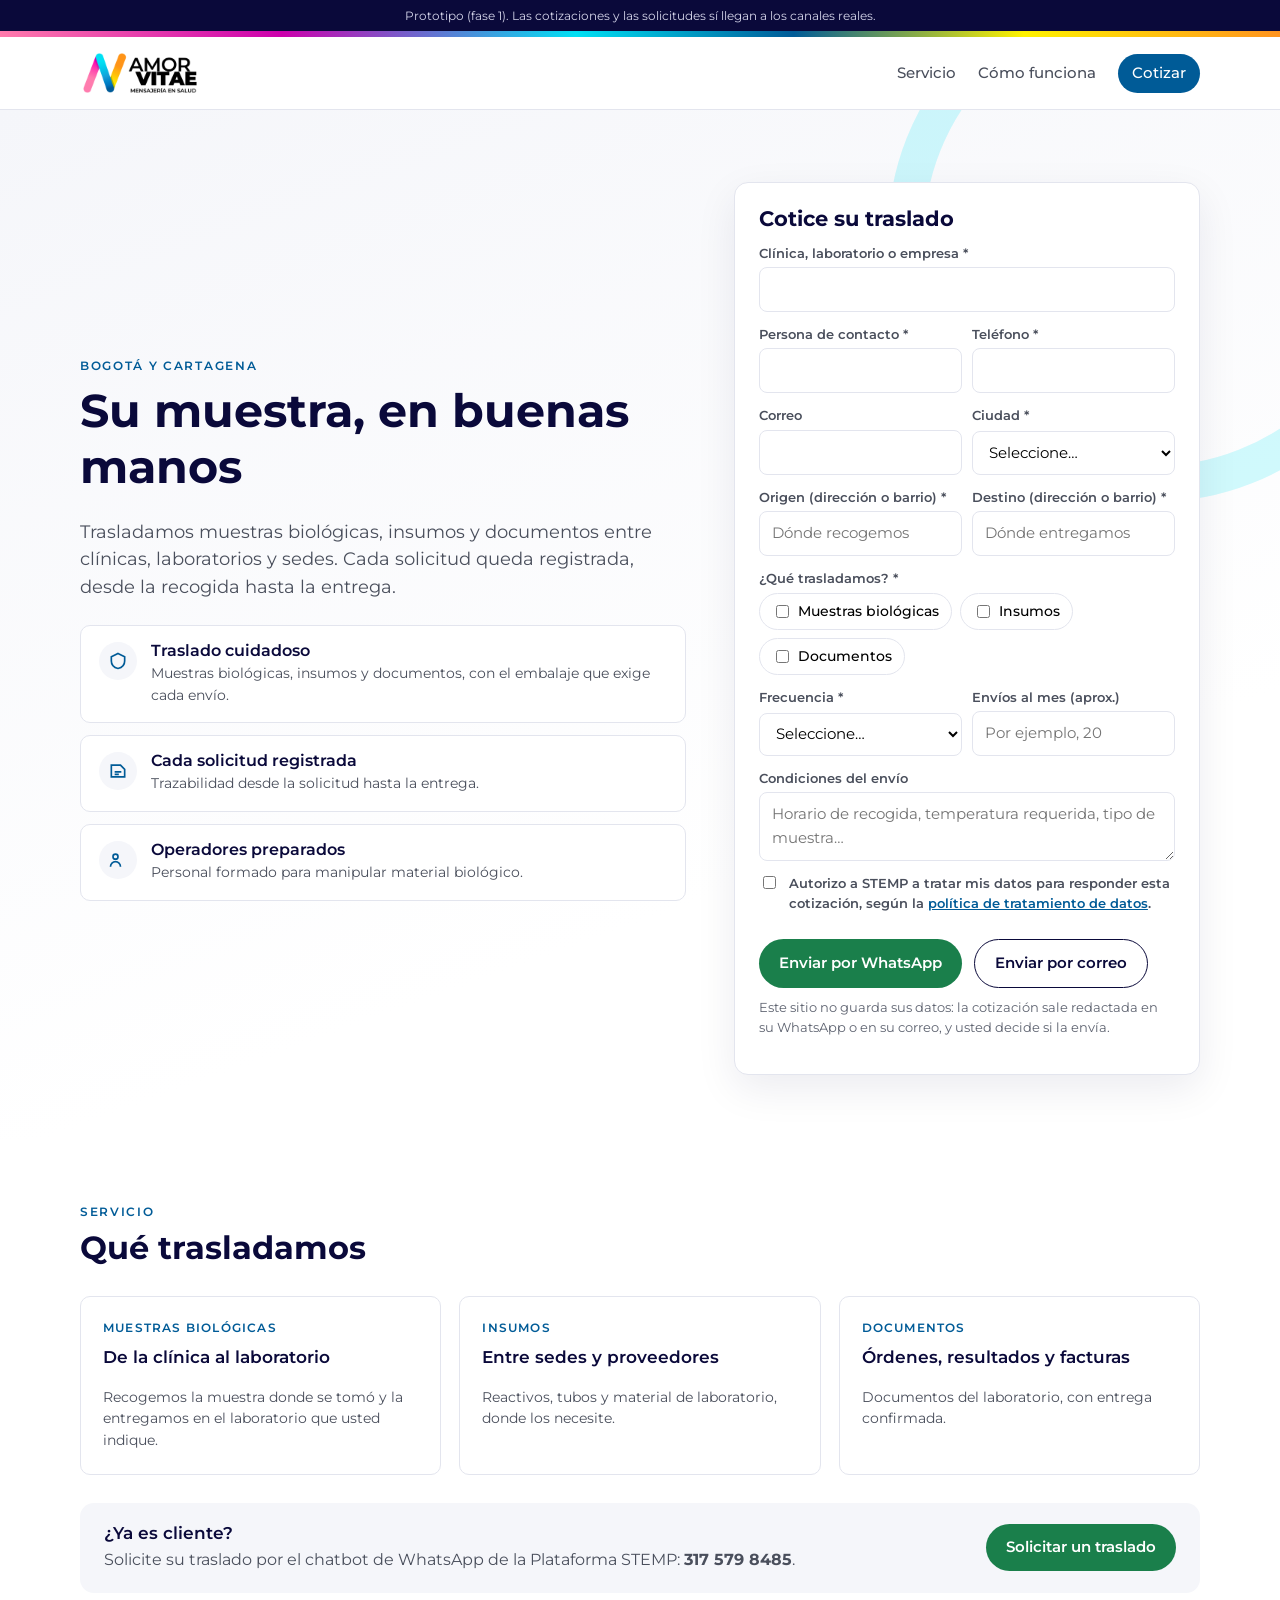
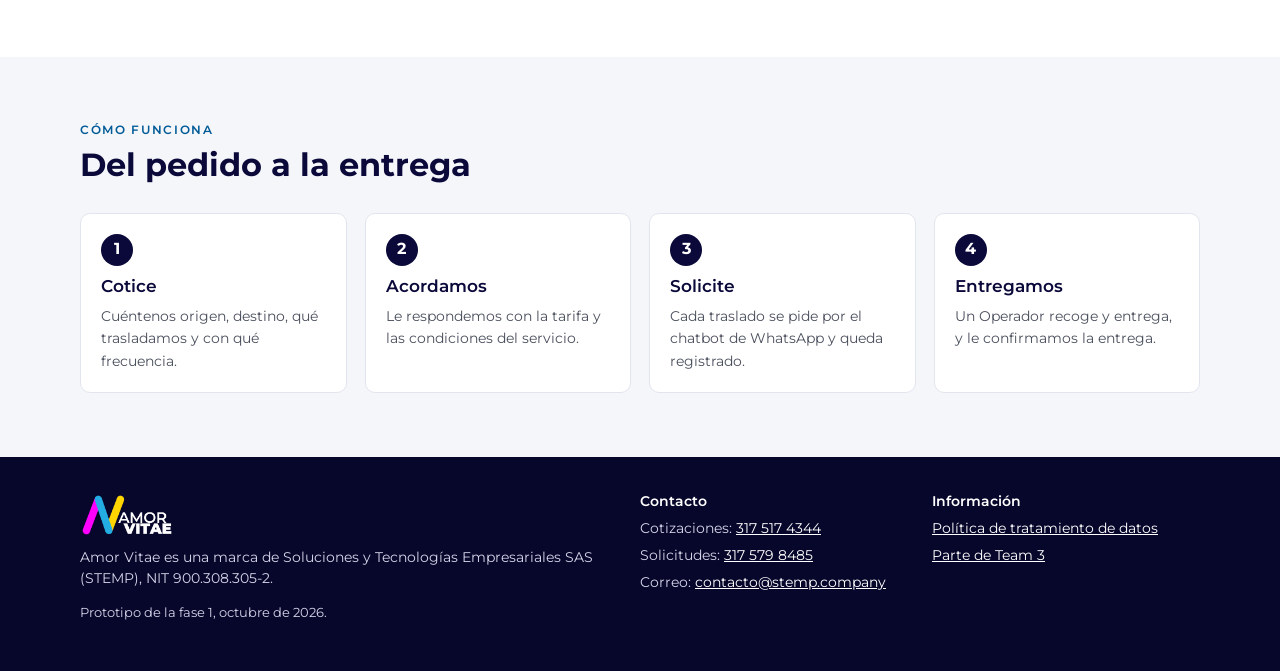
==== index.html @ 18cf7f85 "Prototipo de la fase 1 (proyecto T3) Co-Authored-By: Claude Opus 5.5 <noreply@anthropic.com>" ====
<!doctype html>
<html lang="es-CO">
<head>
  <meta charset="utf-8">
  <meta name="viewport" content="width=device-width, initial-scale=1">
  <title>Amor Vitae · Traslado de muestras biológicas, insumos y documentos</title>
  <meta name="description" content="Traslado de muestras biológicas, insumos y documentos para laboratorios clínicos en Bogotá y Cartagena. Cotice su traslado.">
  <meta name="robots" content="noindex">
  <link rel="icon" href="assets/icono.png">
  <link rel="preconnect" href="https://fonts.googleapis.com">
  <link rel="preconnect" href="https://fonts.gstatic.com" crossorigin>
  <link href="https://fonts.googleapis.com/css2?family=Montserrat:ital,wght@0,400;0,500;0,600;0,700;0,800;1,800&display=swap" rel="stylesheet">
  <link rel="stylesheet" href="assets/style.css">
</head>
<body>
  <div class="aviso-prototipo">Prototipo (fase 1). Las cotizaciones y las solicitudes sí llegan a los canales reales.</div>
  <div class="trazo" aria-hidden="true"></div>

  <header class="encabezado">
    <div class="contenedor">
      <a class="marca" href="#inicio" aria-label="Inicio"><img src="assets/logo.png" alt="Amor Vitae, mensajería en salud"></a>
      <nav class="nav">
        <a class="ocultable" href="#servicio">Servicio</a>
        <a class="ocultable" href="#como-funciona">Cómo funciona</a>
        <a class="boton boton-primario boton-pequeno" href="#cotizar">Cotizar</a>
      </nav>
    </div>
  </header>

  <main id="inicio">
    <section class="portada" id="cotizar">
      <div class="contenedor">
        <div>
          <div class="etiqueta">Bogotá y Cartagena</div>
          <h1>Su muestra, en buenas manos</h1>
          <p class="lead">Trasladamos muestras biológicas, insumos y documentos entre clínicas, laboratorios y sedes. Cada solicitud queda registrada, desde la recogida hasta la entrega.</p>
          <div class="pilares" style="margin-top:24px">
            <div class="pilar"><div class="icono"><svg width="20" height="20" viewBox="0 0 24 24" fill="none" stroke="currentColor" stroke-width="2"><path d="M12 3l8 4v5c0 5-3.5 8-8 9-4.5-1-8-4-8-9V7z"/></svg></div><div><h3>Traslado cuidadoso</h3><p>Muestras biológicas, insumos y documentos, con el embalaje que exige cada envío.</p></div></div>
            <div class="pilar"><div class="icono"><svg width="20" height="20" viewBox="0 0 24 24" fill="none" stroke="currentColor" stroke-width="2"><path d="M4 19V5h11l5 5v9z"/><path d="M8 13h8M8 16h5"/></svg></div><div><h3>Cada solicitud registrada</h3><p>Trazabilidad desde la solicitud hasta la entrega.</p></div></div>
            <div class="pilar"><div class="icono"><svg width="20" height="20" viewBox="0 0 24 24" fill="none" stroke="currentColor" stroke-width="2"><circle cx="9" cy="8" r="3"/><path d="M3 20c0-3.3 2.7-6 6-6s6 2.7 6 6"/></svg></div><div><h3>Operadores preparados</h3><p>Personal formado para manipular material biológico.</p></div></div>
          </div>
        </div>

        <div class="cotizador">
          <h2>Cotice su traslado</h2>
          <form id="form-cotizacion" novalidate>
            <div class="campo"><label for="c-empresa">Clínica, laboratorio o empresa *</label><input id="c-empresa" name="empresa" required autocomplete="organization"></div>
            <div class="dos">
              <div class="campo"><label for="c-contacto">Persona de contacto *</label><input id="c-contacto" name="contacto" required autocomplete="name"></div>
              <div class="campo"><label for="c-telefono">Teléfono *</label><input id="c-telefono" name="telefono" required inputmode="tel" autocomplete="tel"></div>
            </div>
            <div class="dos">
              <div class="campo"><label for="c-correo">Correo</label><input id="c-correo" name="correo" type="email" autocomplete="email"></div>
              <div class="campo"><label for="c-ciudad">Ciudad *</label><select id="c-ciudad" name="ciudad" required></select></div>
            </div>
            <div class="ruta">
              <div class="campo"><label for="c-origen">Origen (dirección o barrio) *</label><input id="c-origen" name="origen" required placeholder="Dónde recogemos"></div>
              <div class="campo"><label for="c-destino">Destino (dirección o barrio) *</label><input id="c-destino" name="destino" required placeholder="Dónde entregamos"></div>
            </div>
            <div class="campo"><label>¿Qué trasladamos? *</label>
              <div class="opciones" id="tipos">
                <label><input type="checkbox" name="tipo" value="Muestras biológicas"> Muestras biológicas</label>
                <label><input type="checkbox" name="tipo" value="Insumos"> Insumos</label>
                <label><input type="checkbox" name="tipo" value="Documentos"> Documentos</label>
              </div>
            </div>
            <div class="dos">
              <div class="campo"><label for="c-frecuencia">Frecuencia *</label>
                <select id="c-frecuencia" name="frecuencia" required>
                  <option value="">Seleccione…</option>
                  <option>Una sola vez</option>
                  <option>Diaria</option>
                  <option>Varias veces por semana</option>
                  <option>Semanal</option>
                  <option>Mensual</option>
                  <option>Según demanda</option>
                </select>
              </div>
              <div class="campo"><label for="c-volumen">Envíos al mes (aprox.)</label><input id="c-volumen" name="volumen" inputmode="numeric" placeholder="Por ejemplo, 20"></div>
            </div>
            <div class="campo"><label for="c-notas">Condiciones del envío</label><textarea id="c-notas" name="notas" rows="2" placeholder="Horario de recogida, temperatura requerida, tipo de muestra…"></textarea></div>
            <label class="autorizacion"><input type="checkbox" name="autoriza" required> <span>Autorizo a STEMP a tratar mis datos para responder esta cotización, según la <a href="politica-datos.html" target="_blank">política de tratamiento de datos</a>.</span></label>
            <div class="error" id="error-cotizacion" role="alert"></div>
            <div class="acciones" style="margin-top:6px">
              <button class="boton boton-whatsapp" type="button" data-enviar="whatsapp">Enviar por WhatsApp</button>
              <button class="boton boton-secundario" type="button" data-enviar="correo">Enviar por correo</button>
            </div>
            <p class="nota" style="margin-top:10px">Este sitio no guarda sus datos: la cotización sale redactada en su WhatsApp o en su correo, y usted decide si la envía.</p>
          </form>
        </div>
      </div>
    </section>

    <section id="servicio">
      <div class="contenedor">
        <div class="encabezado-seccion">
          <div class="etiqueta">Servicio</div>
          <h2>Qué trasladamos</h2>
        </div>
        <div class="equipos">
          <article class="tarjeta"><div class="linea">Muestras biológicas</div><h3>De la clínica al laboratorio</h3><p>Recogemos la muestra donde se tomó y la entregamos en el laboratorio que usted indique.</p></article>
          <article class="tarjeta"><div class="linea">Insumos</div><h3>Entre sedes y proveedores</h3><p>Reactivos, tubos y material de laboratorio, donde los necesite.</p></article>
          <article class="tarjeta"><div class="linea">Documentos</div><h3>Órdenes, resultados y facturas</h3><p>Documentos del laboratorio, con entrega confirmada.</p></article>
        </div>
        <div class="solicitar">
          <div><h3 style="margin:0 0 4px">¿Ya es cliente?</h3><p>Solicite su traslado por el chatbot de WhatsApp de la Plataforma STEMP: <strong id="chatbot-visible">317 579 8485</strong>.</p></div>
          <a class="boton boton-whatsapp" id="boton-chatbot" href="#" target="_blank" rel="noopener">Solicitar un traslado</a>
        </div>
      </div>
    </section>

    <section id="como-funciona" class="seccion-gris">
      <div class="contenedor">
        <div class="encabezado-seccion">
          <div class="etiqueta">Cómo funciona</div>
          <h2>Del pedido a la entrega</h2>
        </div>
        <div class="pasos">
          <div class="paso"><h3>Cotice</h3><p>Cuéntenos origen, destino, qué trasladamos y con qué frecuencia.</p></div>
          <div class="paso"><h3>Acordamos</h3><p>Le respondemos con la tarifa y las condiciones del servicio.</p></div>
          <div class="paso"><h3>Solicite</h3><p>Cada traslado se pide por el chatbot de WhatsApp y queda registrado.</p></div>
          <div class="paso"><h3>Entregamos</h3><p>Un Operador recoge y entrega, y le confirmamos la entrega.</p></div>
        </div>
      </div>
    </section>
  </main>

  <footer class="pie">
    <div class="contenedor">
      <div>
        <img src="assets/logo-negativo.png" alt="Amor Vitae" style="height:44px">
        <p>Amor Vitae es una marca de <span data-sitio="responsable">Soluciones y Tecnologías Empresariales SAS</span> (STEMP), NIT <span data-sitio="nit">900.308.305-2</span>.</p>
        <p class="nota" style="color:inherit">Prototipo de la fase 1, octubre de 2026.</p>
      </div>
      <div>
        <h3>Contacto</h3>
        <ul>
          <li>Cotizaciones: <a id="pie-whatsapp" href="#" target="_blank" rel="noopener">317 517 4344</a></li>
          <li>Solicitudes: <a id="pie-chatbot" href="#" target="_blank" rel="noopener">317 579 8485</a></li>
          <li>Correo: <a id="pie-correo" href="#">contacto@stemp.company</a></li>
        </ul>
      </div>
      <div>
        <h3>Información</h3>
        <ul>
          <li><a href="politica-datos.html">Política de tratamiento de datos</a></li>
          <li><a id="pie-grupo" href="#"><span data-sitio="respaldo">Parte de Team 3</span></a></li>
        </ul>
      </div>
    </div>
  </footer>

  <script src="assets/config.js"></script>
  <script src="assets/app.js"></script>
</body>
</html>
---- assets/style.css ----
/* Amor Vitae · colores del Brand Kit v0.1. El degradado es del símbolo: no se usa como fondo de texto */
:root {
  --azul-profundo: #0A093A;
  --azul-stemp: #005B97;
  --azul-claro: #00E0F4;
  --blanco: #FFFFFF;
  --tinta: #000000;
  --tinta-suave: #4A4F5C;
  --tinta-tenue: #5E6370;
  --superficie: #F5F6FA;
  --borde: #E3E5EE;
  --oscuro-superficie: #17165A;
  --oscuro-texto-suave: #D5D5EA;
  --whatsapp: #1A7F4B;
  --radio: 10px;
  --ancho: 1160px;
}

* { box-sizing: border-box; }
html { scroll-behavior: smooth; }
body {
  margin: 0;
  font-family: "Montserrat", "Century Gothic", system-ui, sans-serif;
  color: var(--tinta);
  background: var(--blanco);
  line-height: 1.55;
  font-size: 16px;
}
img { max-width: 100%; display: block; }
a { color: var(--azul-stemp); }
h1, h2, h3 { color: var(--azul-profundo); line-height: 1.2; margin: 0 0 .5em; }
h1 { font-size: clamp(1.9rem, 4vw, 2.9rem); font-weight: 700; }
h2 { font-size: clamp(1.5rem, 3vw, 2rem); font-weight: 700; }
h3 { font-size: 1.08rem; font-weight: 600; }
p { margin: 0 0 1em; }
.contenedor { max-width: var(--ancho); margin: 0 auto; padding: 0 20px; }
.etiqueta { text-transform: uppercase; letter-spacing: .14em; font-size: .75rem; font-weight: 600; color: var(--azul-stemp); margin-bottom: .6em; }

.aviso-prototipo { background: var(--azul-profundo); color: var(--oscuro-texto-suave); font-size: .78rem; text-align: center; padding: 6px 12px; }

/* Encabezado */
.encabezado { position: sticky; top: 0; z-index: 20; background: rgba(255,255,255,.96); backdrop-filter: blur(6px); border-bottom: 1px solid var(--borde); }
.encabezado .contenedor { display: flex; align-items: center; gap: 20px; min-height: 72px; }
.marca { display: flex; align-items: center; gap: 12px; text-decoration: none; }
.marca img { height: 40px; width: auto; }
.marca span { font-weight: 600; font-size: 1.05rem; color: var(--azul-profundo); border-left: 2px solid var(--borde); padding-left: 12px; }
.nav { margin-left: auto; display: flex; gap: 22px; align-items: center; }
.nav a { text-decoration: none; color: var(--tinta-suave); font-weight: 500; font-size: .93rem; }
.nav a:hover { color: var(--azul-profundo); }
.nav a.boton-primario, .nav a.boton-primario:hover { color: #fff; }
.boton-carrito { position: relative; }

/* Botones */
.boton { display: inline-flex; align-items: center; justify-content: center; gap: 8px; border: 0; cursor: pointer; font: inherit; font-weight: 600; font-size: .93rem; padding: 12px 20px; border-radius: 999px; text-decoration: none; transition: transform .12s, background .12s; }
.boton:active { transform: translateY(1px); }
.boton-primario { background: var(--azul-stemp); color: #fff; }
.boton-primario:hover { background: var(--azul-profundo); }
.boton-secundario { background: transparent; color: var(--azul-profundo); border: 1.5px solid var(--azul-profundo); }
.boton-secundario:hover { background: var(--superficie); }
.boton-whatsapp { background: var(--whatsapp); color: #fff; }
.boton-whatsapp:hover { background: #136b3e; }
.boton-claro { background: #fff; color: var(--azul-profundo); }
.boton-pequeno { padding: 8px 14px; font-size: .85rem; }
.contador { background: var(--azul-claro); color: var(--azul-profundo); border-radius: 999px; min-width: 22px; height: 22px; font-size: .75rem; display: inline-flex; align-items: center; justify-content: center; padding: 0 6px; }

/* Portada */
.portada { background: linear-gradient(160deg, var(--superficie) 0%, #fff 70%); padding: 72px 0 64px; position: relative; overflow: hidden; }
.portada::after { content: ""; position: absolute; right: -140px; top: -140px; width: 460px; height: 460px; border-radius: 50%; border: 36px solid var(--azul-claro); opacity: .35; }
.portada .contenedor { position: relative; z-index: 1; display: grid; grid-template-columns: 1.3fr 1fr; gap: 48px; align-items: center; }
.portada p.lead { font-size: 1.12rem; color: var(--tinta-suave); max-width: 36em; }
.acciones { display: flex; gap: 12px; flex-wrap: wrap; margin-top: 24px; }
.pilares { display: grid; gap: 12px; }
.pilar { background: #fff; border: 1px solid var(--borde); border-radius: var(--radio); padding: 16px 18px; display: flex; gap: 14px; align-items: flex-start; }
.pilar .icono { flex: none; width: 38px; height: 38px; border-radius: 50%; background: var(--superficie); color: var(--azul-stemp); display: grid; place-items: center; }
.pilar h3 { margin: 0 0 2px; font-size: .98rem; }
.pilar p { margin: 0; font-size: .88rem; color: var(--tinta-suave); }

/* Secciones */
section { padding: 64px 0; }
.seccion-gris { background: var(--superficie); }
.encabezado-seccion { max-width: 720px; margin-bottom: 28px; }
.encabezado-seccion p { color: var(--tinta-suave); }

/* Equipos */
.equipos { display: grid; grid-template-columns: repeat(auto-fit, minmax(250px, 1fr)); gap: 18px; }
.tarjeta { background: #fff; border: 1px solid var(--borde); border-radius: var(--radio); padding: 22px; display: flex; flex-direction: column; gap: 10px; }
.tarjeta .linea { font-size: .75rem; text-transform: uppercase; letter-spacing: .1em; color: var(--azul-stemp); font-weight: 600; }
.tarjeta p { font-size: .88rem; color: var(--tinta-suave); margin: 0; flex: 1; }
.tarjeta .acciones { margin-top: 8px; }
.ilustracion { height: 120px; border-radius: 8px; background: linear-gradient(135deg, var(--azul-profundo), var(--azul-stemp)); display: grid; place-items: center; color: var(--azul-claro); }

/* Catálogo */
.filtros { display: flex; flex-wrap: wrap; gap: 8px; margin-bottom: 14px; }
.filtro { border: 1px solid var(--borde); background: #fff; color: var(--tinta-suave); padding: 8px 14px; border-radius: 999px; cursor: pointer; font: inherit; font-size: .85rem; font-weight: 500; }
.filtro[aria-pressed="true"] { background: var(--azul-profundo); color: #fff; border-color: var(--azul-profundo); }
.buscador { width: 100%; max-width: 420px; padding: 12px 16px; border: 1px solid var(--borde); border-radius: 999px; font: inherit; margin-bottom: 18px; }
.detalle-linea { background: #fff; border-left: 4px solid var(--azul-claro); padding: 12px 16px; border-radius: 6px; font-size: .9rem; color: var(--tinta-suave); margin-bottom: 18px; }
.lista { display: grid; grid-template-columns: repeat(auto-fill, minmax(260px, 1fr)); gap: 12px; }
.producto { background: #fff; border: 1px solid var(--borde); border-radius: var(--radio); padding: 16px; display: flex; flex-direction: column; gap: 6px; }
.producto .codigo { font-size: .72rem; color: var(--tinta-tenue); letter-spacing: .05em; }
.producto h3 { font-size: .95rem; margin: 0; color: var(--tinta); font-weight: 600; }
.producto .meta { font-size: .8rem; color: var(--tinta-suave); }
.producto .fila { display: flex; gap: 8px; align-items: center; margin-top: auto; padding-top: 8px; }
.cantidad { display: inline-flex; align-items: center; border: 1px solid var(--borde); border-radius: 999px; overflow: hidden; }
.cantidad button { border: 0; background: var(--superficie); width: 32px; height: 34px; cursor: pointer; font-size: 1rem; color: var(--azul-profundo); }
.cantidad input { width: 40px; border: 0; text-align: center; font: inherit; font-size: .9rem; -moz-appearance: textfield; }
.cantidad input::-webkit-inner-spin-button { -webkit-appearance: none; }
.vacio { color: var(--tinta-tenue); padding: 20px 0; }

/* Cómo funciona */
.pasos { display: grid; grid-template-columns: repeat(auto-fit, minmax(210px, 1fr)); gap: 18px; counter-reset: paso; }
.paso { padding: 20px; border-radius: var(--radio); background: #fff; border: 1px solid var(--borde); }
.paso::before { counter-increment: paso; content: counter(paso); display: inline-grid; place-items: center; width: 32px; height: 32px; border-radius: 50%; background: var(--azul-profundo); color: #fff; font-weight: 700; margin-bottom: 10px; }
.paso p { font-size: .9rem; color: var(--tinta-suave); margin: 0; }

/* Contacto y pie */
.banda { background: var(--azul-profundo); color: #fff; }
.banda h2 { color: #fff; }
.banda p { color: var(--oscuro-texto-suave); }
.banda .contenedor { display: flex; justify-content: space-between; align-items: center; gap: 24px; flex-wrap: wrap; }
.pie { background: #07062b; color: var(--oscuro-texto-suave); font-size: .85rem; padding: 36px 0; }
.pie .contenedor { display: grid; grid-template-columns: 2fr 1fr 1fr; gap: 24px; }
.pie a { color: #fff; }
.pie img { height: 34px; width: auto; margin-bottom: 10px; }
.pie h3 { color: #fff; font-size: .9rem; }
.pie ul { list-style: none; padding: 0; margin: 0; display: grid; gap: 6px; }

/* Panel del pedido */
.velo { position: fixed; inset: 0; background: rgba(16, 28, 42, .45); z-index: 40; opacity: 0; pointer-events: none; transition: opacity .2s; }
.velo.abierto { opacity: 1; pointer-events: auto; }
.panel { position: fixed; top: 0; right: 0; bottom: 0; width: min(460px, 100%); background: #fff; z-index: 50; transform: translateX(100%); transition: transform .25s ease; display: flex; flex-direction: column; box-shadow: -10px 0 30px rgba(0,0,0,.12); }
.panel.abierto { transform: none; }
.panel-cabeza { display: flex; justify-content: space-between; align-items: center; padding: 18px 20px; border-bottom: 1px solid var(--borde); }
.panel-cabeza h2 { font-size: 1.2rem; margin: 0; }
.cerrar { border: 0; background: var(--superficie); width: 36px; height: 36px; border-radius: 50%; cursor: pointer; font-size: 1.2rem; color: var(--azul-profundo); }
.panel-cuerpo { padding: 18px 20px; overflow-y: auto; flex: 1; }
.linea-pedido { display: grid; grid-template-columns: 1fr auto auto; gap: 10px; align-items: center; padding: 10px 0; border-bottom: 1px solid var(--borde); font-size: .88rem; }
.linea-pedido small { color: var(--tinta-tenue); display: block; }
.quitar { border: 0; background: none; color: var(--tinta-tenue); cursor: pointer; font-size: .8rem; text-decoration: underline; }
.panel-pie { padding: 16px 20px; border-top: 1px solid var(--borde); display: grid; gap: 10px; background: var(--superficie); }
.nota { font-size: .8rem; color: var(--tinta-tenue); }

/* Formularios */
form .campo { display: grid; gap: 4px; margin-bottom: 12px; }
form label { font-size: .82rem; font-weight: 600; color: var(--tinta-suave); }
form input, form select, form textarea { font: inherit; font-size: .93rem; padding: 10px 12px; border: 1px solid var(--borde); border-radius: 8px; background: #fff; color: var(--tinta); width: 100%; }
form input:focus, form select:focus, form textarea:focus, .buscador:focus { outline: 2px solid var(--azul-claro); border-color: var(--azul-stemp); }
.dos { display: grid; grid-template-columns: 1fr 1fr; gap: 10px; }
.autorizacion { display: flex; gap: 10px; align-items: flex-start; font-size: .82rem; color: var(--tinta-suave); margin: 6px 0 4px; }
.autorizacion input { width: auto; margin-top: 3px; }
.error { color: #B3261E; font-size: .82rem; min-height: 1.2em; }

/* Ventana de cotización */
.ventana { position: fixed; inset: 0; display: grid; place-items: center; z-index: 60; padding: 16px; pointer-events: none; opacity: 0; transition: opacity .2s; }
.ventana.abierta { opacity: 1; pointer-events: auto; }
.ventana .caja { background: #fff; border-radius: 14px; width: min(560px, 100%); max-height: calc(100vh - 32px); overflow-y: auto; padding: 24px; box-shadow: 0 20px 50px rgba(0,0,0,.2); }

.aviso-flotante { position: fixed; left: 50%; bottom: 24px; transform: translate(-50%, 20px); background: var(--azul-profundo); color: #fff; padding: 10px 18px; border-radius: 999px; font-size: .88rem; opacity: 0; transition: all .2s; z-index: 70; pointer-events: none; }
.aviso-flotante.visible { opacity: 1; transform: translate(-50%, 0); }

/* Página de texto (política) */
.documento { max-width: 780px; margin: 0 auto; padding: 48px 20px 64px; }
.documento h2 { font-size: 1.25rem; margin-top: 1.6em; }
.documento li { margin-bottom: .4em; }

@media (max-width: 860px) {
  .portada .contenedor { grid-template-columns: 1fr; }
  .pie .contenedor { grid-template-columns: 1fr; }
  .nav a.ocultable { display: none; }
}
@media (max-width: 520px) {
  .marca span { display: none; }
  .dos { grid-template-columns: 1fr; }
  section { padding: 48px 0; }
}

section[id] { scroll-margin-top: 80px; }

/* ---- Propio de Amor Vitae ---- */
.trazo { height: 6px; background: linear-gradient(90deg, #FF7BAC, #CC00AC 22%, #00E0F4 45%, #005B97 62%, #FFF200 80%, #FF931E); }
.marca img { height: 46px; }
.portada::after { border-color: #00E0F4; opacity: .18; }
.cotizador { background: #fff; border: 1px solid var(--borde); border-radius: 14px; padding: 24px; box-shadow: 0 14px 40px rgba(10, 9, 58, .08); }
.cotizador h2 { font-size: 1.3rem; }
.ruta { display: grid; grid-template-columns: 1fr 1fr; gap: 10px; }
.opciones { display: flex; flex-wrap: wrap; gap: 8px; }
.opciones label { display: inline-flex; align-items: center; gap: 6px; border: 1px solid var(--borde); border-radius: 999px; padding: 7px 12px; font-weight: 500; font-size: .85rem; cursor: pointer; color: var(--tinta); }
.opciones input { width: auto; accent-color: #005B97; }
.opciones label:has(input:checked) { border-color: #005B97; background: #EEF5FB; }
.solicitar { display: flex; gap: 16px; align-items: center; justify-content: space-between; flex-wrap: wrap; background: var(--superficie); border-radius: 14px; padding: 20px 24px; margin-top: 28px; }
.solicitar p { margin: 0; color: var(--tinta-suave); }
@media (max-width: 520px) { .ruta { grid-template-columns: 1fr; } }
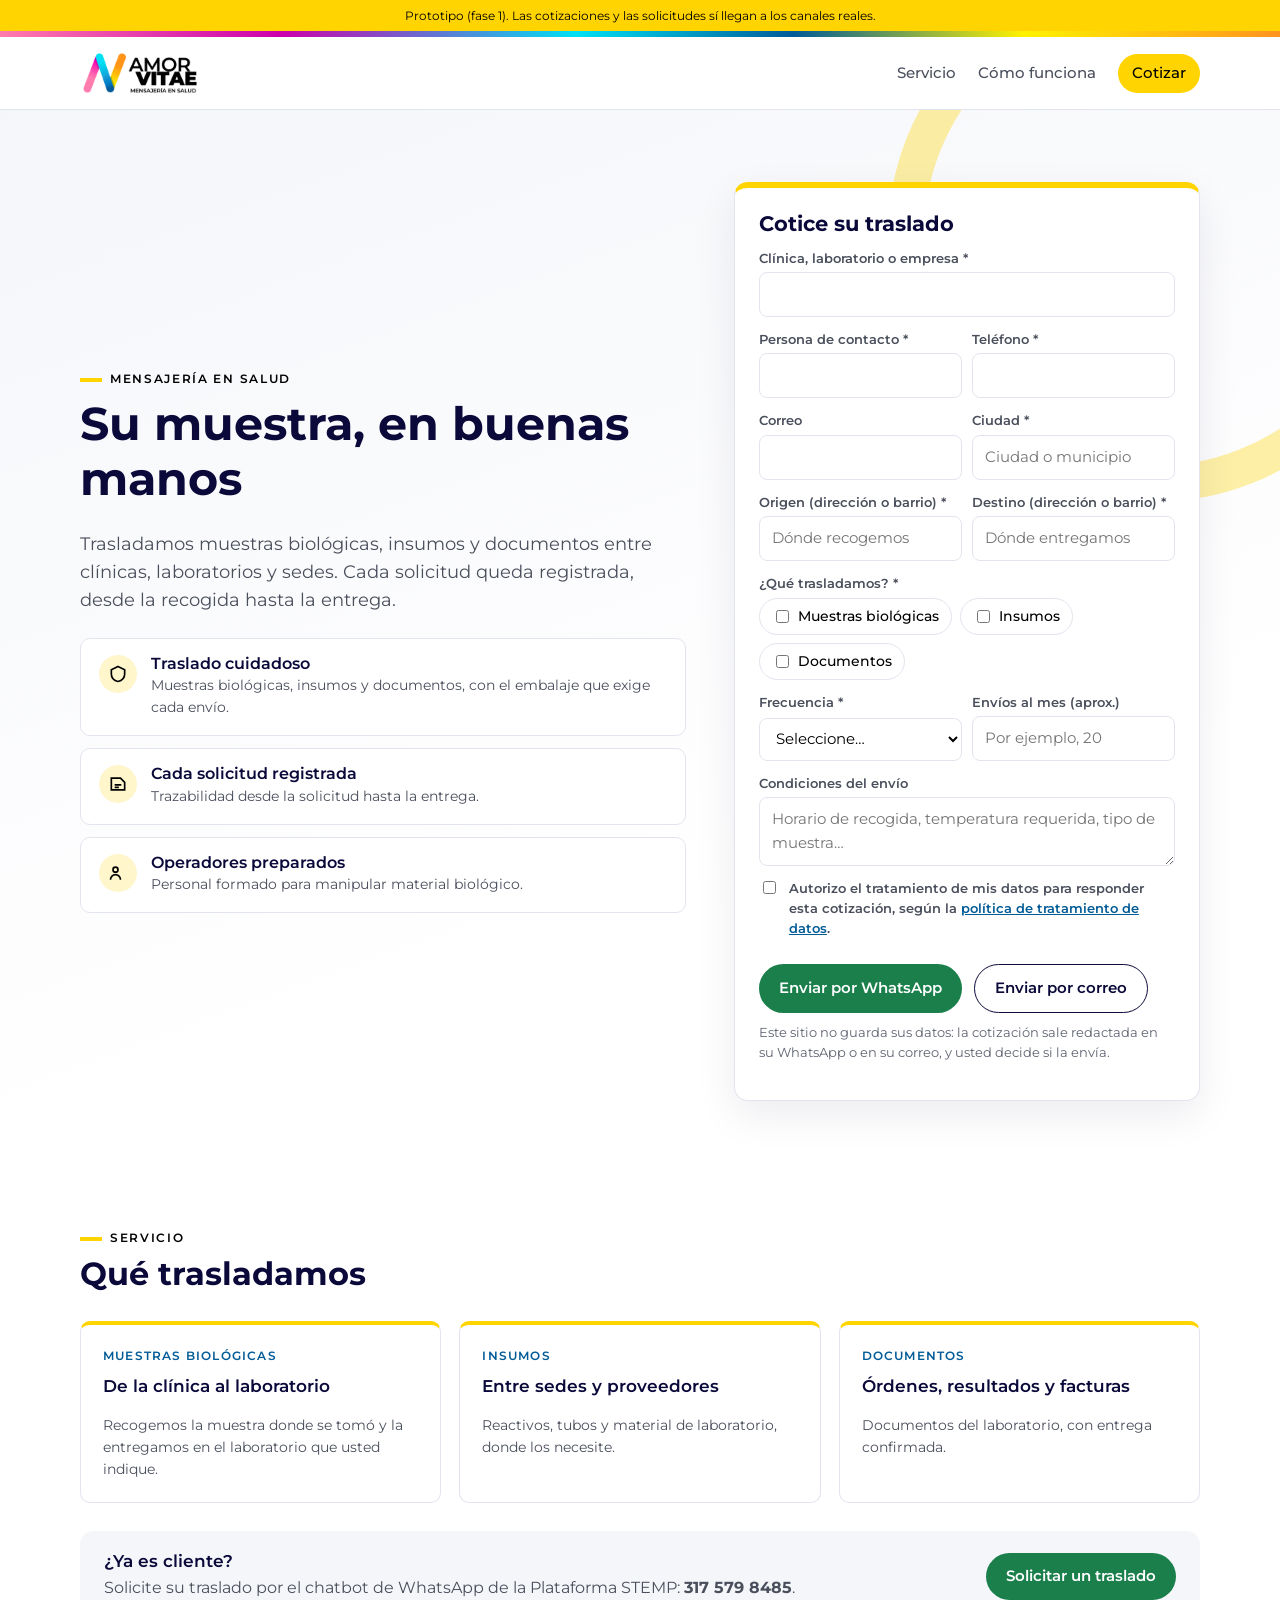
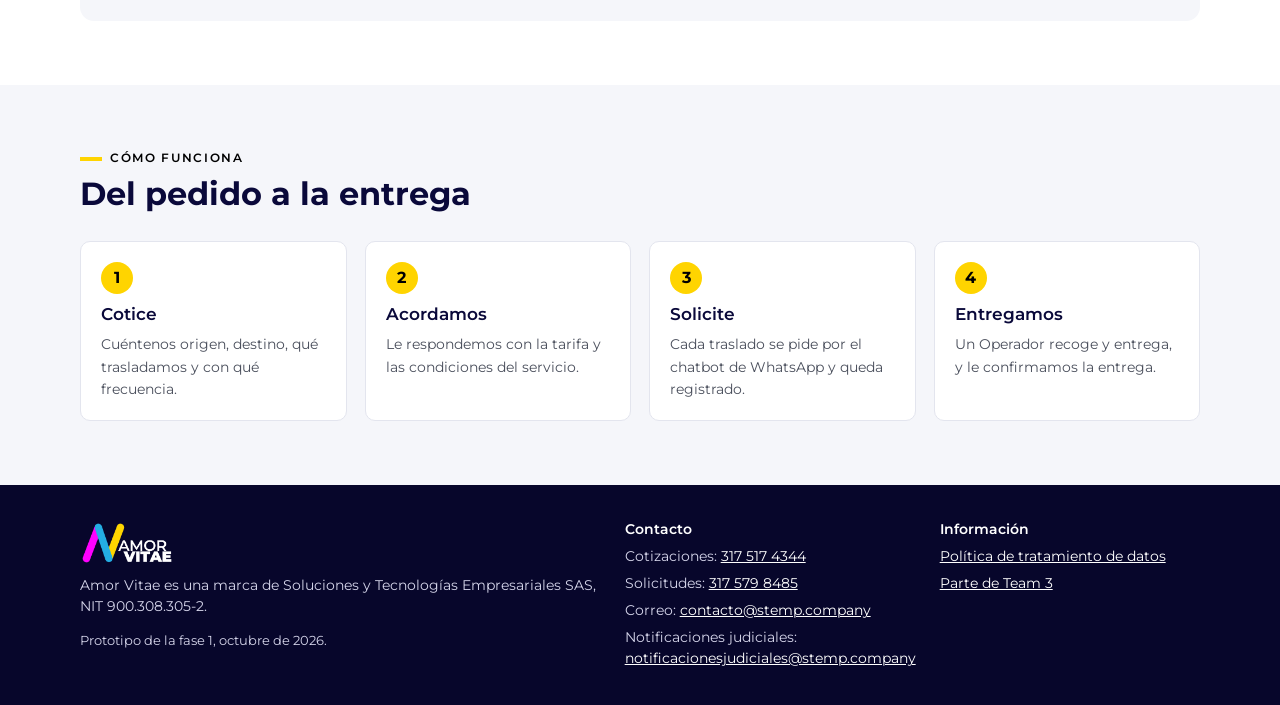
==== commit 4e65978a: "Ajustes de JGo: cobertura nacional, amarillo de Amor Vitae, razón social sin sigla y correo de notif" ====
--- a/index.html
+++ b/index.html
@@ -4,7 +4,7 @@
   <meta charset="utf-8">
   <meta name="viewport" content="width=device-width, initial-scale=1">
   <title>Amor Vitae · Traslado de muestras biológicas, insumos y documentos</title>
-  <meta name="description" content="Traslado de muestras biológicas, insumos y documentos para laboratorios clínicos en Bogotá y Cartagena. Cotice su traslado.">
+  <meta name="description" content="Traslado de muestras biológicas, insumos y documentos para laboratorios clínicos. Cotice su traslado.">
   <meta name="robots" content="noindex">
   <link rel="icon" href="assets/icono.png">
   <link rel="preconnect" href="https://fonts.googleapis.com">
@@ -31,7 +31,7 @@
     <section class="portada" id="cotizar">
       <div class="contenedor">
         <div>
-          <div class="etiqueta">Bogotá y Cartagena</div>
+          <div class="etiqueta">Mensajería en salud</div>
           <h1>Su muestra, en buenas manos</h1>
           <p class="lead">Trasladamos muestras biológicas, insumos y documentos entre clínicas, laboratorios y sedes. Cada solicitud queda registrada, desde la recogida hasta la entrega.</p>
           <div class="pilares" style="margin-top:24px">
@@ -51,7 +51,7 @@
             </div>
             <div class="dos">
               <div class="campo"><label for="c-correo">Correo</label><input id="c-correo" name="correo" type="email" autocomplete="email"></div>
-              <div class="campo"><label for="c-ciudad">Ciudad *</label><select id="c-ciudad" name="ciudad" required></select></div>
+              <div class="campo"><label for="c-ciudad">Ciudad *</label><input id="c-ciudad" name="ciudad" required list="ciudades" autocomplete="address-level2" placeholder="Ciudad o municipio"><datalist id="ciudades"></datalist></div>
             </div>
             <div class="ruta">
               <div class="campo"><label for="c-origen">Origen (dirección o barrio) *</label><input id="c-origen" name="origen" required placeholder="Dónde recogemos"></div>
@@ -79,7 +79,7 @@
               <div class="campo"><label for="c-volumen">Envíos al mes (aprox.)</label><input id="c-volumen" name="volumen" inputmode="numeric" placeholder="Por ejemplo, 20"></div>
             </div>
             <div class="campo"><label for="c-notas">Condiciones del envío</label><textarea id="c-notas" name="notas" rows="2" placeholder="Horario de recogida, temperatura requerida, tipo de muestra…"></textarea></div>
-            <label class="autorizacion"><input type="checkbox" name="autoriza" required> <span>Autorizo a STEMP a tratar mis datos para responder esta cotización, según la <a href="politica-datos.html" target="_blank">política de tratamiento de datos</a>.</span></label>
+            <label class="autorizacion"><input type="checkbox" name="autoriza" required> <span>Autorizo el tratamiento de mis datos para responder esta cotización, según la <a href="politica-datos.html" target="_blank">política de tratamiento de datos</a>.</span></label>
             <div class="error" id="error-cotizacion" role="alert"></div>
             <div class="acciones" style="margin-top:6px">
               <button class="boton boton-whatsapp" type="button" data-enviar="whatsapp">Enviar por WhatsApp</button>
@@ -129,7 +129,7 @@
     <div class="contenedor">
       <div>
         <img src="assets/logo-negativo.png" alt="Amor Vitae" style="height:44px">
-        <p>Amor Vitae es una marca de <span data-sitio="responsable">Soluciones y Tecnologías Empresariales SAS</span> (STEMP), NIT <span data-sitio="nit">900.308.305-2</span>.</p>
+        <p>Amor Vitae es una marca de <span data-sitio="responsable">Soluciones y Tecnologías Empresariales SAS</span>, NIT <span data-sitio="nit">900.308.305-2</span>.</p>
         <p class="nota" style="color:inherit">Prototipo de la fase 1, octubre de 2026.</p>
       </div>
       <div>
@@ -138,6 +138,7 @@
           <li>Cotizaciones: <a id="pie-whatsapp" href="#" target="_blank" rel="noopener">317 517 4344</a></li>
           <li>Solicitudes: <a id="pie-chatbot" href="#" target="_blank" rel="noopener">317 579 8485</a></li>
           <li>Correo: <a id="pie-correo" href="#">contacto@stemp.company</a></li>
+          <li>Notificaciones judiciales: <a href="mailto:notificacionesjudiciales@stemp.company">notificacionesjudiciales@stemp.company</a></li>
         </ul>
       </div>
       <div>
--- a/assets/style.css
+++ b/assets/style.css
@@ -190,3 +190,17 @@
 .solicitar { display: flex; gap: 16px; align-items: center; justify-content: space-between; flex-wrap: wrap; background: var(--superficie); border-radius: 14px; padding: 20px 24px; margin-top: 28px; }
 .solicitar p { margin: 0; color: var(--tinta-suave); }
 @media (max-width: 520px) { .ruta { grid-template-columns: 1fr; } }
+
+/* Amarillo: color de identidad de Amor Vitae (decisión de JGo, 17-oct-2026). Sobre amarillo, texto negro */
+:root { --amarillo: #FFD400; --amarillo-oscuro: #F0C400; --amarillo-suave: #FFF6CC; }
+.boton-primario { background: var(--amarillo); color: #000; }
+.boton-primario:hover { background: var(--amarillo-oscuro); }
+.nav a.boton-primario, .nav a.boton-primario:hover { color: #000; }
+.pilar .icono { background: var(--amarillo-suave); color: #000; }
+.paso::before { background: var(--amarillo); color: #000; }
+.cotizador { border-top: 6px solid var(--amarillo); }
+.tarjeta { border-top: 4px solid var(--amarillo); }
+.etiqueta { color: #000; }
+.etiqueta::before { content: ""; display: inline-block; width: 22px; height: 4px; background: var(--amarillo); vertical-align: middle; margin-right: 8px; }
+.portada::after { border-color: var(--amarillo); opacity: .35; }
+.aviso-prototipo { background: var(--amarillo); color: #000; }
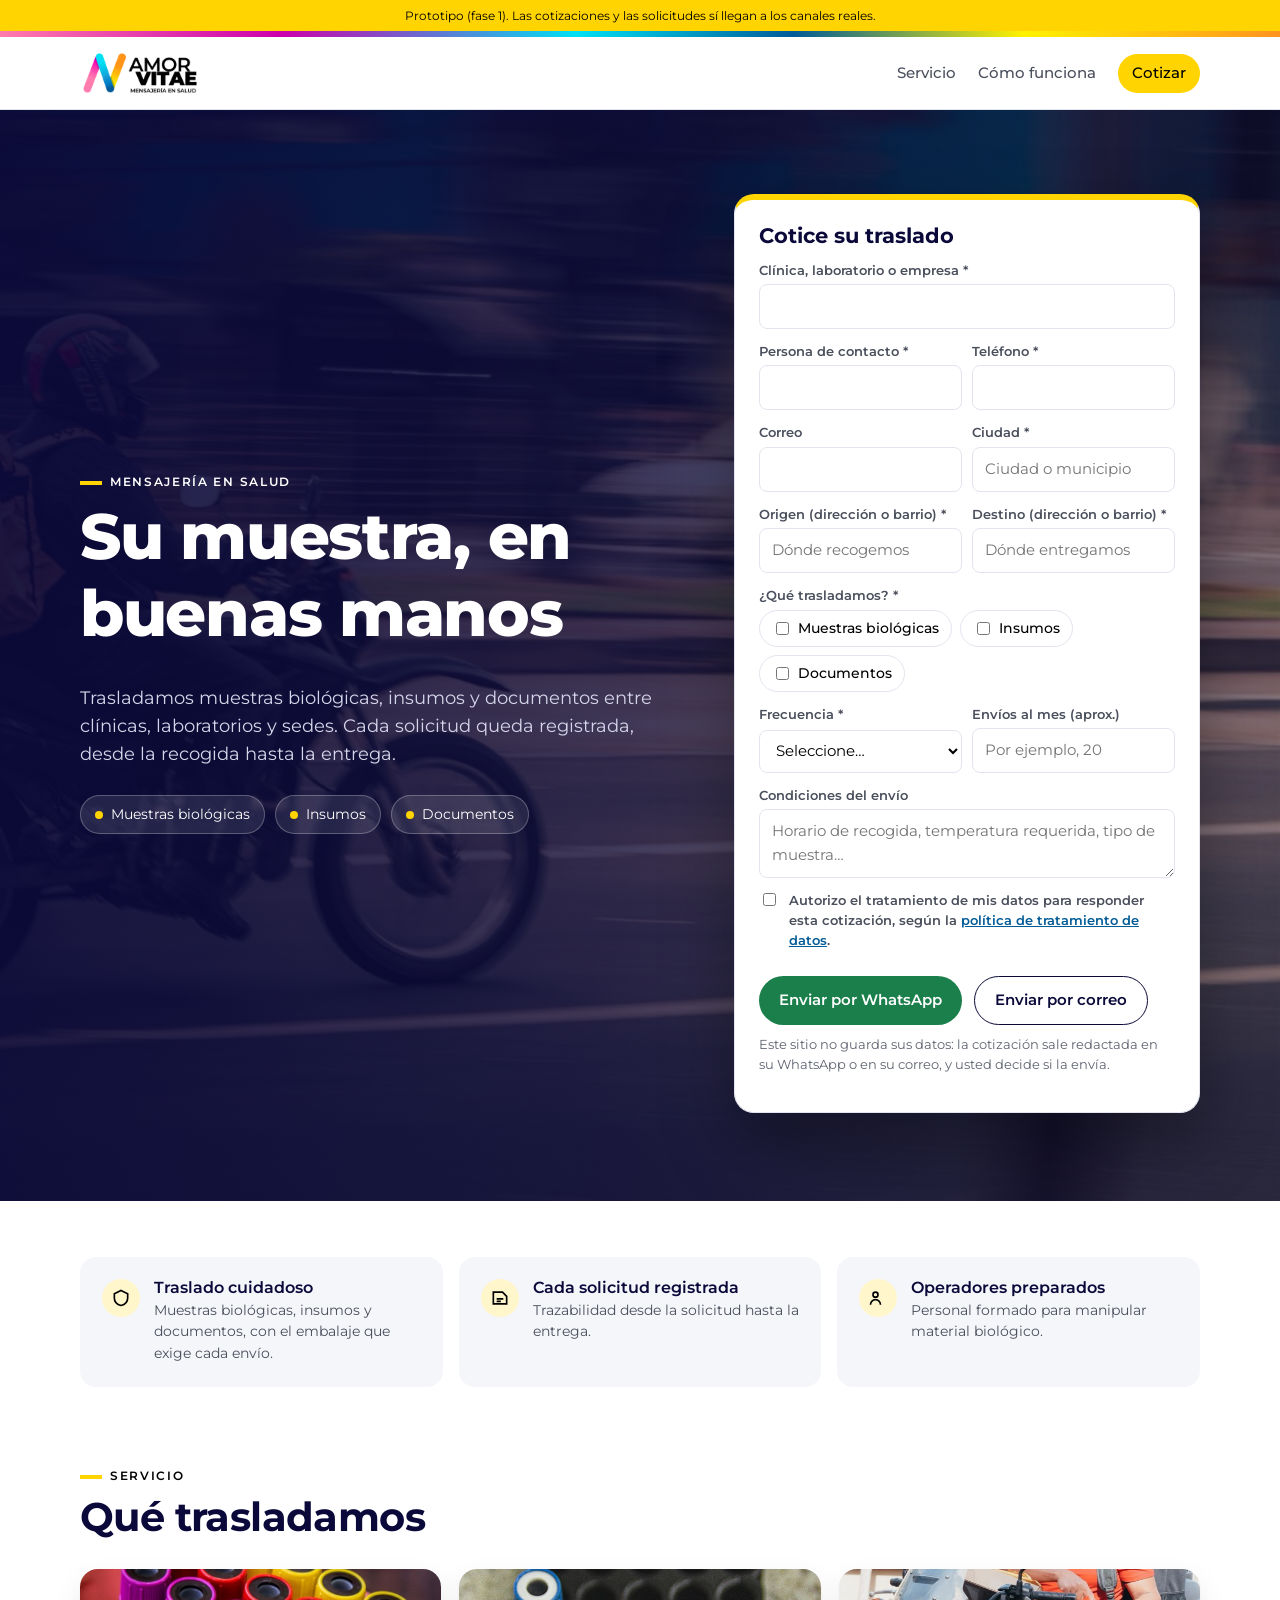
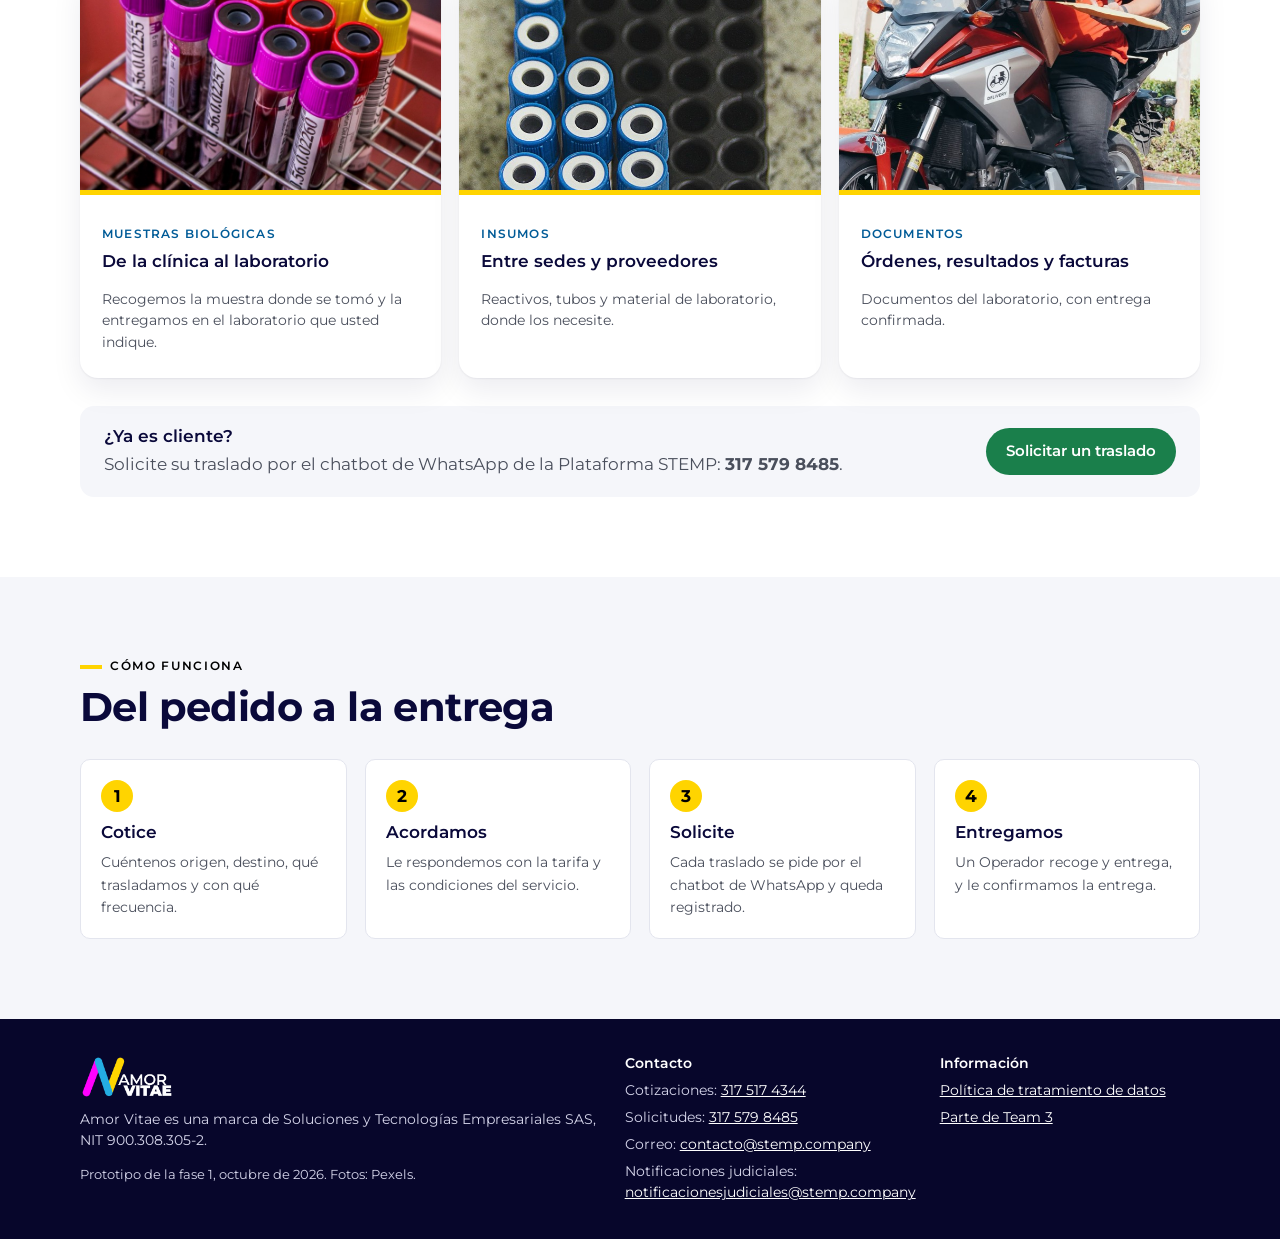
==== commit 7bc6b40c: "Pase visual: fotos de Pexels, portadas a sangre, tarjetas con imagen y aparición suave Co-Authored-B" ====
--- a/index.html
+++ b/index.html
@@ -11,6 +11,7 @@
   <link rel="preconnect" href="https://fonts.gstatic.com" crossorigin>
   <link href="https://fonts.googleapis.com/css2?family=Montserrat:ital,wght@0,400;0,500;0,600;0,700;0,800;1,800&display=swap" rel="stylesheet">
   <link rel="stylesheet" href="assets/style.css">
+  <script>document.documentElement.classList.add("js");</script>
 </head>
 <body>
   <div class="aviso-prototipo">Prototipo (fase 1). Las cotizaciones y las solicitudes sí llegan a los canales reales.</div>
@@ -28,17 +29,13 @@
   </header>
 
   <main id="inicio">
-    <section class="portada" id="cotizar">
+    <section class="portada hero" id="cotizar" style="background-image:url('assets/img/mensajero-moto.jpg')">
       <div class="contenedor">
         <div>
           <div class="etiqueta">Mensajería en salud</div>
           <h1>Su muestra, en buenas manos</h1>
           <p class="lead">Trasladamos muestras biológicas, insumos y documentos entre clínicas, laboratorios y sedes. Cada solicitud queda registrada, desde la recogida hasta la entrega.</p>
-          <div class="pilares" style="margin-top:24px">
-            <div class="pilar"><div class="icono"><svg width="20" height="20" viewBox="0 0 24 24" fill="none" stroke="currentColor" stroke-width="2"><path d="M12 3l8 4v5c0 5-3.5 8-8 9-4.5-1-8-4-8-9V7z"/></svg></div><div><h3>Traslado cuidadoso</h3><p>Muestras biológicas, insumos y documentos, con el embalaje que exige cada envío.</p></div></div>
-            <div class="pilar"><div class="icono"><svg width="20" height="20" viewBox="0 0 24 24" fill="none" stroke="currentColor" stroke-width="2"><path d="M4 19V5h11l5 5v9z"/><path d="M8 13h8M8 16h5"/></svg></div><div><h3>Cada solicitud registrada</h3><p>Trazabilidad desde la solicitud hasta la entrega.</p></div></div>
-            <div class="pilar"><div class="icono"><svg width="20" height="20" viewBox="0 0 24 24" fill="none" stroke="currentColor" stroke-width="2"><circle cx="9" cy="8" r="3"/><path d="M3 20c0-3.3 2.7-6 6-6s6 2.7 6 6"/></svg></div><div><h3>Operadores preparados</h3><p>Personal formado para manipular material biológico.</p></div></div>
-          </div>
+          <div class="chips"><span class="chip">Muestras biológicas</span><span class="chip">Insumos</span><span class="chip">Documentos</span></div>
         </div>
 
         <div class="cotizador">
@@ -91,16 +88,26 @@
       </div>
     </section>
 
+    <section class="franja-pilares">
+      <div class="contenedor">
+        <div class="pilares">
+            <div class="pilar"><div class="icono"><svg width="20" height="20" viewBox="0 0 24 24" fill="none" stroke="currentColor" stroke-width="2"><path d="M12 3l8 4v5c0 5-3.5 8-8 9-4.5-1-8-4-8-9V7z"/></svg></div><div><h3>Traslado cuidadoso</h3><p>Muestras biológicas, insumos y documentos, con el embalaje que exige cada envío.</p></div></div>
+            <div class="pilar"><div class="icono"><svg width="20" height="20" viewBox="0 0 24 24" fill="none" stroke="currentColor" stroke-width="2"><path d="M4 19V5h11l5 5v9z"/><path d="M8 13h8M8 16h5"/></svg></div><div><h3>Cada solicitud registrada</h3><p>Trazabilidad desde la solicitud hasta la entrega.</p></div></div>
+            <div class="pilar"><div class="icono"><svg width="20" height="20" viewBox="0 0 24 24" fill="none" stroke="currentColor" stroke-width="2"><circle cx="9" cy="8" r="3"/><path d="M3 20c0-3.3 2.7-6 6-6s6 2.7 6 6"/></svg></div><div><h3>Operadores preparados</h3><p>Personal formado para manipular material biológico.</p></div></div>
+          </div>
+      </div>
+    </section>
+
     <section id="servicio">
       <div class="contenedor">
-        <div class="encabezado-seccion">
+        <div class="encabezado-seccion revelar">
           <div class="etiqueta">Servicio</div>
           <h2>Qué trasladamos</h2>
         </div>
         <div class="equipos">
-          <article class="tarjeta"><div class="linea">Muestras biológicas</div><h3>De la clínica al laboratorio</h3><p>Recogemos la muestra donde se tomó y la entregamos en el laboratorio que usted indique.</p></article>
-          <article class="tarjeta"><div class="linea">Insumos</div><h3>Entre sedes y proveedores</h3><p>Reactivos, tubos y material de laboratorio, donde los necesite.</p></article>
-          <article class="tarjeta"><div class="linea">Documentos</div><h3>Órdenes, resultados y facturas</h3><p>Documentos del laboratorio, con entrega confirmada.</p></article>
+          <article class="tarjeta revelar"><div class="foto-servicio"><img src="assets/img/tubos-gradilla.jpg" alt="Tubos de muestras en una gradilla" loading="lazy"></div><div class="cuerpo"><div class="linea">Muestras biológicas</div><h3>De la clínica al laboratorio</h3><p>Recogemos la muestra donde se tomó y la entregamos en el laboratorio que usted indique.</p></div></article>
+          <article class="tarjeta revelar"><div class="foto-servicio"><img src="assets/img/tubos-tapa-azul.jpg" alt="Tubos de laboratorio con tapa azul" loading="lazy"></div><div class="cuerpo"><div class="linea">Insumos</div><h3>Entre sedes y proveedores</h3><p>Reactivos, tubos y material de laboratorio, donde los necesite.</p></div></article>
+          <article class="tarjeta revelar"><div class="foto-servicio"><img src="assets/img/mensajero-paquete.jpg" alt="Mensajero en moto con un paquete" loading="lazy"></div><div class="cuerpo"><div class="linea">Documentos</div><h3>Órdenes, resultados y facturas</h3><p>Documentos del laboratorio, con entrega confirmada.</p></div></article>
         </div>
         <div class="solicitar">
           <div><h3 style="margin:0 0 4px">¿Ya es cliente?</h3><p>Solicite su traslado por el chatbot de WhatsApp de la Plataforma STEMP: <strong id="chatbot-visible">317 579 8485</strong>.</p></div>
@@ -111,7 +118,7 @@
 
     <section id="como-funciona" class="seccion-gris">
       <div class="contenedor">
-        <div class="encabezado-seccion">
+        <div class="encabezado-seccion revelar">
           <div class="etiqueta">Cómo funciona</div>
           <h2>Del pedido a la entrega</h2>
         </div>
@@ -130,7 +137,7 @@
       <div>
         <img src="assets/logo-negativo.png" alt="Amor Vitae" style="height:44px">
         <p>Amor Vitae es una marca de <span data-sitio="responsable">Soluciones y Tecnologías Empresariales SAS</span>, NIT <span data-sitio="nit">900.308.305-2</span>.</p>
-        <p class="nota" style="color:inherit">Prototipo de la fase 1, octubre de 2026.</p>
+        <p class="nota" style="color:inherit">Prototipo de la fase 1, octubre de 2026. Fotos: Pexels.</p>
       </div>
       <div>
         <h3>Contacto</h3>
--- a/assets/style.css
+++ b/assets/style.css
@@ -204,3 +204,32 @@
 .etiqueta::before { content: ""; display: inline-block; width: 22px; height: 4px; background: var(--amarillo); vertical-align: middle; margin-right: 8px; }
 .portada::after { border-color: var(--amarillo); opacity: .35; }
 .aviso-prototipo { background: var(--amarillo); color: #000; }
+
+/* ===== Pase visual (18-oct-2026): foto a sangre, cotizador encima, tarjetas con imagen ===== */
+body { font-size: 17px; }
+.hero { position: relative; padding: 84px 0 88px; background: #0A093A center / cover no-repeat; color: #fff; }
+.hero::before { content: ""; position: absolute; inset: 0; background: linear-gradient(100deg, rgba(10, 9, 58, .94) 0%, rgba(10, 9, 58, .78) 50%, rgba(10, 9, 58, .45) 100%); }
+.hero::after { display: none; }
+.hero .contenedor { position: relative; z-index: 1; align-items: center; }
+.hero h1 { color: #fff; font-size: clamp(2.4rem, 5vw, 4rem); font-weight: 800; letter-spacing: -.02em; }
+.hero p.lead { color: #D5D5EA; }
+.hero .etiqueta { color: #fff; }
+.hero .chips { display: flex; flex-wrap: wrap; gap: 10px; margin-top: 28px; }
+.hero .chip { padding: 8px 14px; border-radius: 999px; background: rgba(255,255,255,.1); border: 1px solid rgba(255,255,255,.25); font-size: .85rem; }
+.hero .chip::before { content: ""; display: inline-block; width: 8px; height: 8px; border-radius: 50%; background: var(--amarillo); margin-right: 8px; }
+.cotizador { border-radius: 20px; box-shadow: 0 30px 70px rgba(0, 0, 0, .35); }
+.franja-pilares { padding: 56px 0 0; }
+.franja-pilares .pilares { grid-template-columns: repeat(3, 1fr); gap: 16px; }
+.franja-pilares .pilar { border: 0; background: var(--superficie); border-radius: 16px; padding: 22px; }
+section { padding: 80px 0; }
+.encabezado-seccion h2 { font-size: clamp(1.8rem, 3.3vw, 2.5rem); letter-spacing: -.015em; }
+#servicio .tarjeta { padding: 0; overflow: hidden; border: 0; border-radius: 18px; box-shadow: 0 1px 2px rgba(10,9,58,.06), 0 12px 30px rgba(10,9,58,.08); transition: transform .25s ease, box-shadow .25s ease; }
+#servicio .tarjeta:hover { transform: translateY(-4px); box-shadow: 0 20px 44px rgba(10,9,58,.14); }
+.foto-servicio { aspect-ratio: 16 / 10; overflow: hidden; border-bottom: 5px solid var(--amarillo); }
+.foto-servicio img { width: 100%; height: 100%; object-fit: cover; transition: transform .6s ease; }
+#servicio .tarjeta:hover .foto-servicio img { transform: scale(1.04); }
+#servicio .tarjeta .cuerpo { padding: 20px 22px 24px; display: grid; gap: 8px; }
+.js .revelar { opacity: 0; transform: translateY(22px); transition: opacity .7s ease, transform .7s ease; }
+.js .revelar.visible { opacity: 1; transform: none; }
+@media (prefers-reduced-motion: reduce) { .js .revelar { opacity: 1; transform: none; transition: none; } }
+@media (max-width: 860px) { .hero::before { background: linear-gradient(180deg, rgba(10,9,58,.72), rgba(10,9,58,.92) 60%); } .franja-pilares .pilares { grid-template-columns: 1fr; } section { padding: 60px 0; } }
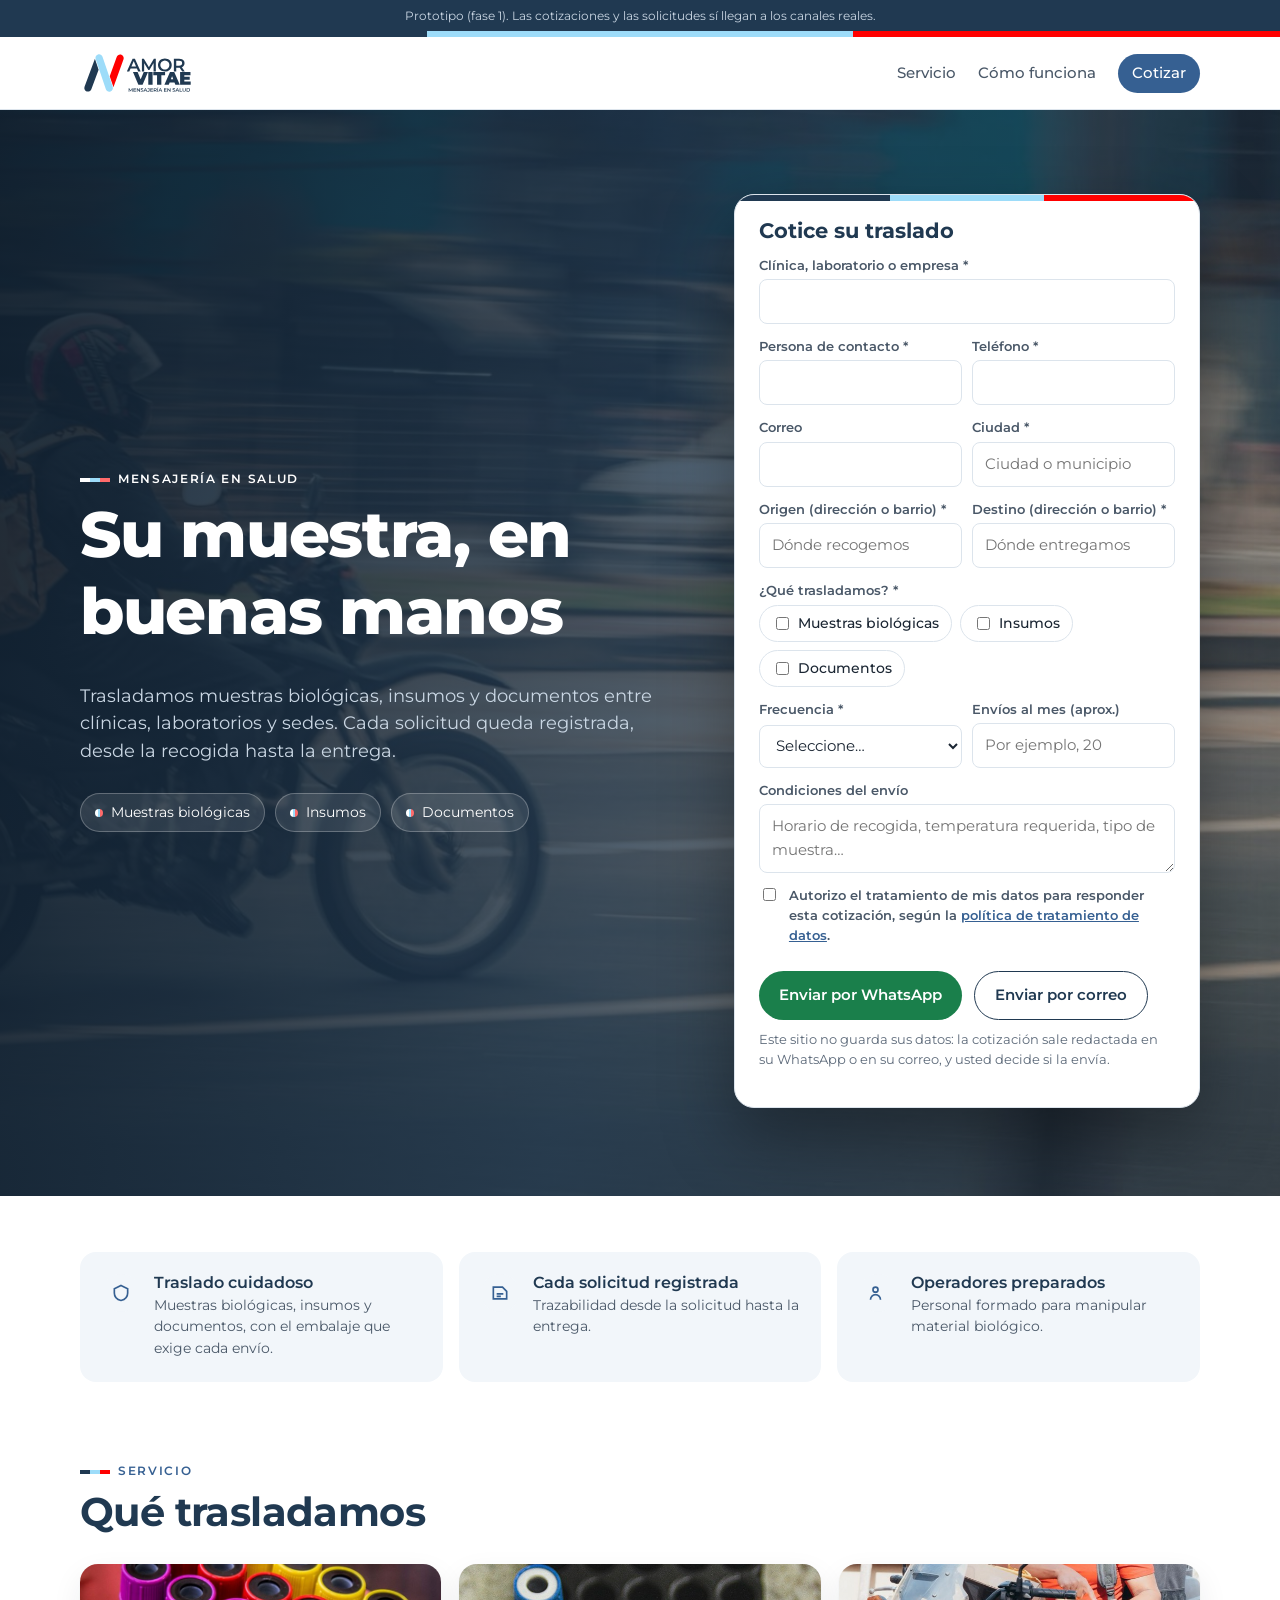
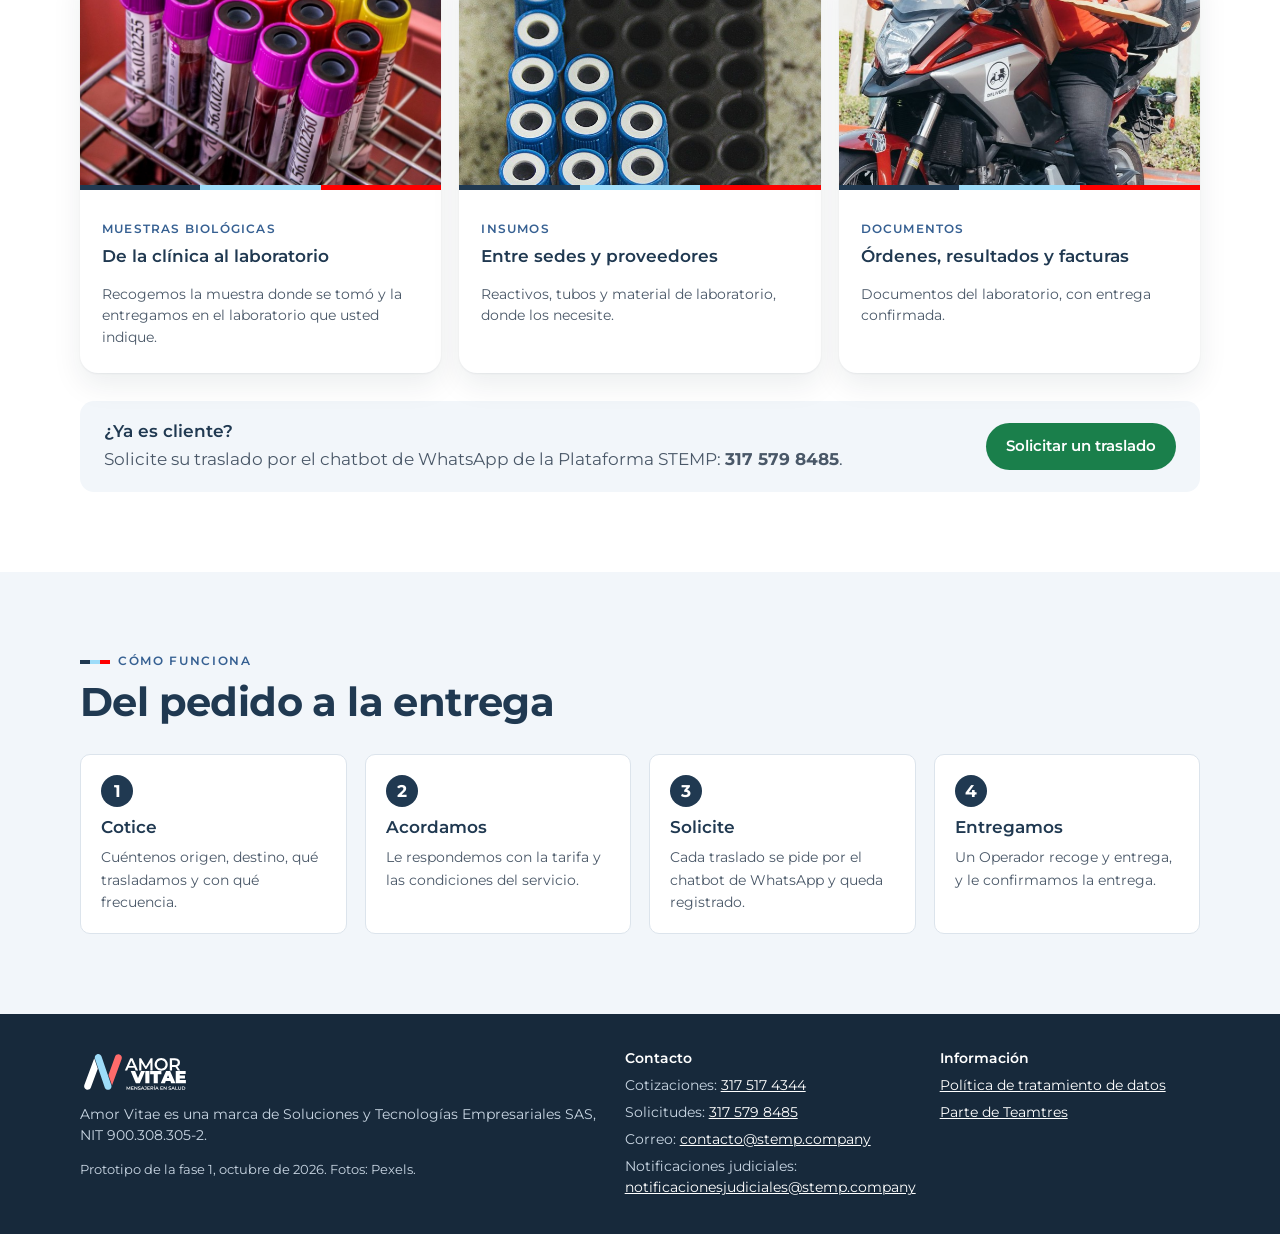
==== commit 025282ff: "Marca: Teamtres (logo E1) y Amor Vitae v0.2 sin amarillo; respaldo «Parte de Teamtres» Co-Authored-B" ====
--- a/index.html
+++ b/index.html
@@ -19,7 +19,7 @@
 
   <header class="encabezado">
     <div class="contenedor">
-      <a class="marca" href="#inicio" aria-label="Inicio"><img src="assets/logo.png" alt="Amor Vitae, mensajería en salud"></a>
+      <a class="marca" href="#inicio" aria-label="Inicio"><img src="assets/logo.svg" alt="Amor Vitae, mensajería en salud"></a>
       <nav class="nav">
         <a class="ocultable" href="#servicio">Servicio</a>
         <a class="ocultable" href="#como-funciona">Cómo funciona</a>
@@ -135,7 +135,7 @@
   <footer class="pie">
     <div class="contenedor">
       <div>
-        <img src="assets/logo-negativo.png" alt="Amor Vitae" style="height:44px">
+        <img src="assets/logo-negativo.svg" alt="Amor Vitae" style="height:44px">
         <p>Amor Vitae es una marca de <span data-sitio="responsable">Soluciones y Tecnologías Empresariales SAS</span>, NIT <span data-sitio="nit">900.308.305-2</span>.</p>
         <p class="nota" style="color:inherit">Prototipo de la fase 1, octubre de 2026. Fotos: Pexels.</p>
       </div>
@@ -152,7 +152,7 @@
         <h3>Información</h3>
         <ul>
           <li><a href="politica-datos.html">Política de tratamiento de datos</a></li>
-          <li><a id="pie-grupo" href="#"><span data-sitio="respaldo">Parte de Team 3</span></a></li>
+          <li><a id="pie-grupo" href="#"><span data-sitio="respaldo">Parte de Teamtres</span></a></li>
         </ul>
       </div>
     </div>
--- a/assets/style.css
+++ b/assets/style.css
@@ -1,16 +1,16 @@
-/* Amor Vitae · colores del Brand Kit v0.1. El degradado es del símbolo: no se usa como fondo de texto */
+/* Amor Vitae · Brand Kit v0.2 (19-oct-2026): N en azul oscuro, azul claro y rojo; botones en azul STEMP; sin amarillo */
 :root {
-  --azul-profundo: #0A093A;
-  --azul-stemp: #005B97;
-  --azul-claro: #00E0F4;
+  --azul-profundo: #203951;
+  --azul-stemp: #366092;
+  --azul-claro: #9DDCF9;
   --blanco: #FFFFFF;
-  --tinta: #000000;
-  --tinta-suave: #4A4F5C;
-  --tinta-tenue: #5E6370;
-  --superficie: #F5F6FA;
-  --borde: #E3E5EE;
-  --oscuro-superficie: #17165A;
-  --oscuro-texto-suave: #D5D5EA;
+  --tinta: #1B2633;
+  --tinta-suave: #4A5868;
+  --tinta-tenue: #5C6979;
+  --superficie: #F2F6FA;
+  --borde: #DCE4EC;
+  --oscuro-superficie: #2A4763;
+  --oscuro-texto-suave: #C9D6E3;
   --whatsapp: #1A7F4B;
   --radio: 10px;
   --ancho: 1160px;
@@ -118,7 +118,7 @@
 .banda h2 { color: #fff; }
 .banda p { color: var(--oscuro-texto-suave); }
 .banda .contenedor { display: flex; justify-content: space-between; align-items: center; gap: 24px; flex-wrap: wrap; }
-.pie { background: #07062b; color: var(--oscuro-texto-suave); font-size: .85rem; padding: 36px 0; }
+.pie { background: #17293b; color: var(--oscuro-texto-suave); font-size: .85rem; padding: 36px 0; }
 .pie .contenedor { display: grid; grid-template-columns: 2fr 1fr 1fr; gap: 24px; }
 .pie a { color: #fff; }
 .pie img { height: 34px; width: auto; margin-bottom: 10px; }
@@ -191,45 +191,40 @@
 .solicitar p { margin: 0; color: var(--tinta-suave); }
 @media (max-width: 520px) { .ruta { grid-template-columns: 1fr; } }
 
-/* Amarillo: color de identidad de Amor Vitae (decisión de JGo, 17-oct-2026). Sobre amarillo, texto negro */
-:root { --amarillo: #FFD400; --amarillo-oscuro: #F0C400; --amarillo-suave: #FFF6CC; }
-.boton-primario { background: var(--amarillo); color: #000; }
-.boton-primario:hover { background: var(--amarillo-oscuro); }
-.nav a.boton-primario, .nav a.boton-primario:hover { color: #000; }
-.pilar .icono { background: var(--amarillo-suave); color: #000; }
-.paso::before { background: var(--amarillo); color: #000; }
-.cotizador { border-top: 6px solid var(--amarillo); }
-.tarjeta { border-top: 4px solid var(--amarillo); }
-.etiqueta { color: #000; }
-.etiqueta::before { content: ""; display: inline-block; width: 22px; height: 4px; background: var(--amarillo); vertical-align: middle; margin-right: 8px; }
-.portada::after { border-color: var(--amarillo); opacity: .35; }
-.aviso-prototipo { background: var(--amarillo); color: #000; }
+/* Franjas de la N (v0.2): azul oscuro, azul claro y rojo; en fondos oscuros, blanco, azul claro y rojo aclarado */
+:root { --franjas: linear-gradient(90deg, #203951 0 33.34%, #9DDCF9 33.34% 66.67%, #FF0000 66.67%); --franjas-oscuro: linear-gradient(90deg, #FFFFFF 0 33.34%, #9DDCF9 33.34% 66.67%, #FF6B6B 66.67%); }
+.trazo { background: var(--franjas); }
+.etiqueta::before { content: ""; display: inline-block; width: 30px; height: 4px; background: var(--franjas); vertical-align: middle; margin-right: 8px; }
+.cotizador { position: relative; overflow: hidden; }
+.cotizador::before { content: ""; position: absolute; top: 0; left: 0; right: 0; height: 6px; background: var(--franjas); }
 
 /* ===== Pase visual (18-oct-2026): foto a sangre, cotizador encima, tarjetas con imagen ===== */
 body { font-size: 17px; }
-.hero { position: relative; padding: 84px 0 88px; background: #0A093A center / cover no-repeat; color: #fff; }
-.hero::before { content: ""; position: absolute; inset: 0; background: linear-gradient(100deg, rgba(10, 9, 58, .94) 0%, rgba(10, 9, 58, .78) 50%, rgba(10, 9, 58, .45) 100%); }
+.hero { position: relative; padding: 84px 0 88px; background: #203951 center / cover no-repeat; color: #fff; }
+.hero::before { content: ""; position: absolute; inset: 0; background: linear-gradient(100deg, rgba(16, 32, 48, .94) 0%, rgba(32, 57, 81, .8) 50%, rgba(32, 57, 81, .42) 100%); }
 .hero::after { display: none; }
 .hero .contenedor { position: relative; z-index: 1; align-items: center; }
 .hero h1 { color: #fff; font-size: clamp(2.4rem, 5vw, 4rem); font-weight: 800; letter-spacing: -.02em; }
-.hero p.lead { color: #D5D5EA; }
+.hero p.lead { color: #C9D6E3; }
+.hero .etiqueta::before { background: var(--franjas-oscuro); }
 .hero .etiqueta { color: #fff; }
 .hero .chips { display: flex; flex-wrap: wrap; gap: 10px; margin-top: 28px; }
 .hero .chip { padding: 8px 14px; border-radius: 999px; background: rgba(255,255,255,.1); border: 1px solid rgba(255,255,255,.25); font-size: .85rem; }
-.hero .chip::before { content: ""; display: inline-block; width: 8px; height: 8px; border-radius: 50%; background: var(--amarillo); margin-right: 8px; }
+.hero .chip::before { content: ""; display: inline-block; width: 8px; height: 8px; border-radius: 50%; background: var(--franjas-oscuro); margin-right: 8px; }
 .cotizador { border-radius: 20px; box-shadow: 0 30px 70px rgba(0, 0, 0, .35); }
 .franja-pilares { padding: 56px 0 0; }
 .franja-pilares .pilares { grid-template-columns: repeat(3, 1fr); gap: 16px; }
 .franja-pilares .pilar { border: 0; background: var(--superficie); border-radius: 16px; padding: 22px; }
 section { padding: 80px 0; }
 .encabezado-seccion h2 { font-size: clamp(1.8rem, 3.3vw, 2.5rem); letter-spacing: -.015em; }
-#servicio .tarjeta { padding: 0; overflow: hidden; border: 0; border-radius: 18px; box-shadow: 0 1px 2px rgba(10,9,58,.06), 0 12px 30px rgba(10,9,58,.08); transition: transform .25s ease, box-shadow .25s ease; }
-#servicio .tarjeta:hover { transform: translateY(-4px); box-shadow: 0 20px 44px rgba(10,9,58,.14); }
-.foto-servicio { aspect-ratio: 16 / 10; overflow: hidden; border-bottom: 5px solid var(--amarillo); }
+#servicio .tarjeta { padding: 0; overflow: hidden; border: 0; border-radius: 18px; box-shadow: 0 1px 2px rgba(16,32,48,.06), 0 12px 30px rgba(16,32,48,.08); transition: transform .25s ease, box-shadow .25s ease; }
+#servicio .tarjeta:hover { transform: translateY(-4px); box-shadow: 0 20px 44px rgba(16,32,48,.14); }
+.foto-servicio { position: relative; aspect-ratio: 16 / 10; overflow: hidden; }
+.foto-servicio::after { content: ""; position: absolute; left: 0; right: 0; bottom: 0; height: 5px; background: var(--franjas); }
 .foto-servicio img { width: 100%; height: 100%; object-fit: cover; transition: transform .6s ease; }
 #servicio .tarjeta:hover .foto-servicio img { transform: scale(1.04); }
 #servicio .tarjeta .cuerpo { padding: 20px 22px 24px; display: grid; gap: 8px; }
 .js .revelar { opacity: 0; transform: translateY(22px); transition: opacity .7s ease, transform .7s ease; }
 .js .revelar.visible { opacity: 1; transform: none; }
 @media (prefers-reduced-motion: reduce) { .js .revelar { opacity: 1; transform: none; transition: none; } }
-@media (max-width: 860px) { .hero::before { background: linear-gradient(180deg, rgba(10,9,58,.72), rgba(10,9,58,.92) 60%); } .franja-pilares .pilares { grid-template-columns: 1fr; } section { padding: 60px 0; } }
+@media (max-width: 860px) { .hero::before { background: linear-gradient(180deg, rgba(16,32,48,.72), rgba(16,32,48,.92) 60%); } .franja-pilares .pilares { grid-template-columns: 1fr; } section { padding: 60px 0; } }
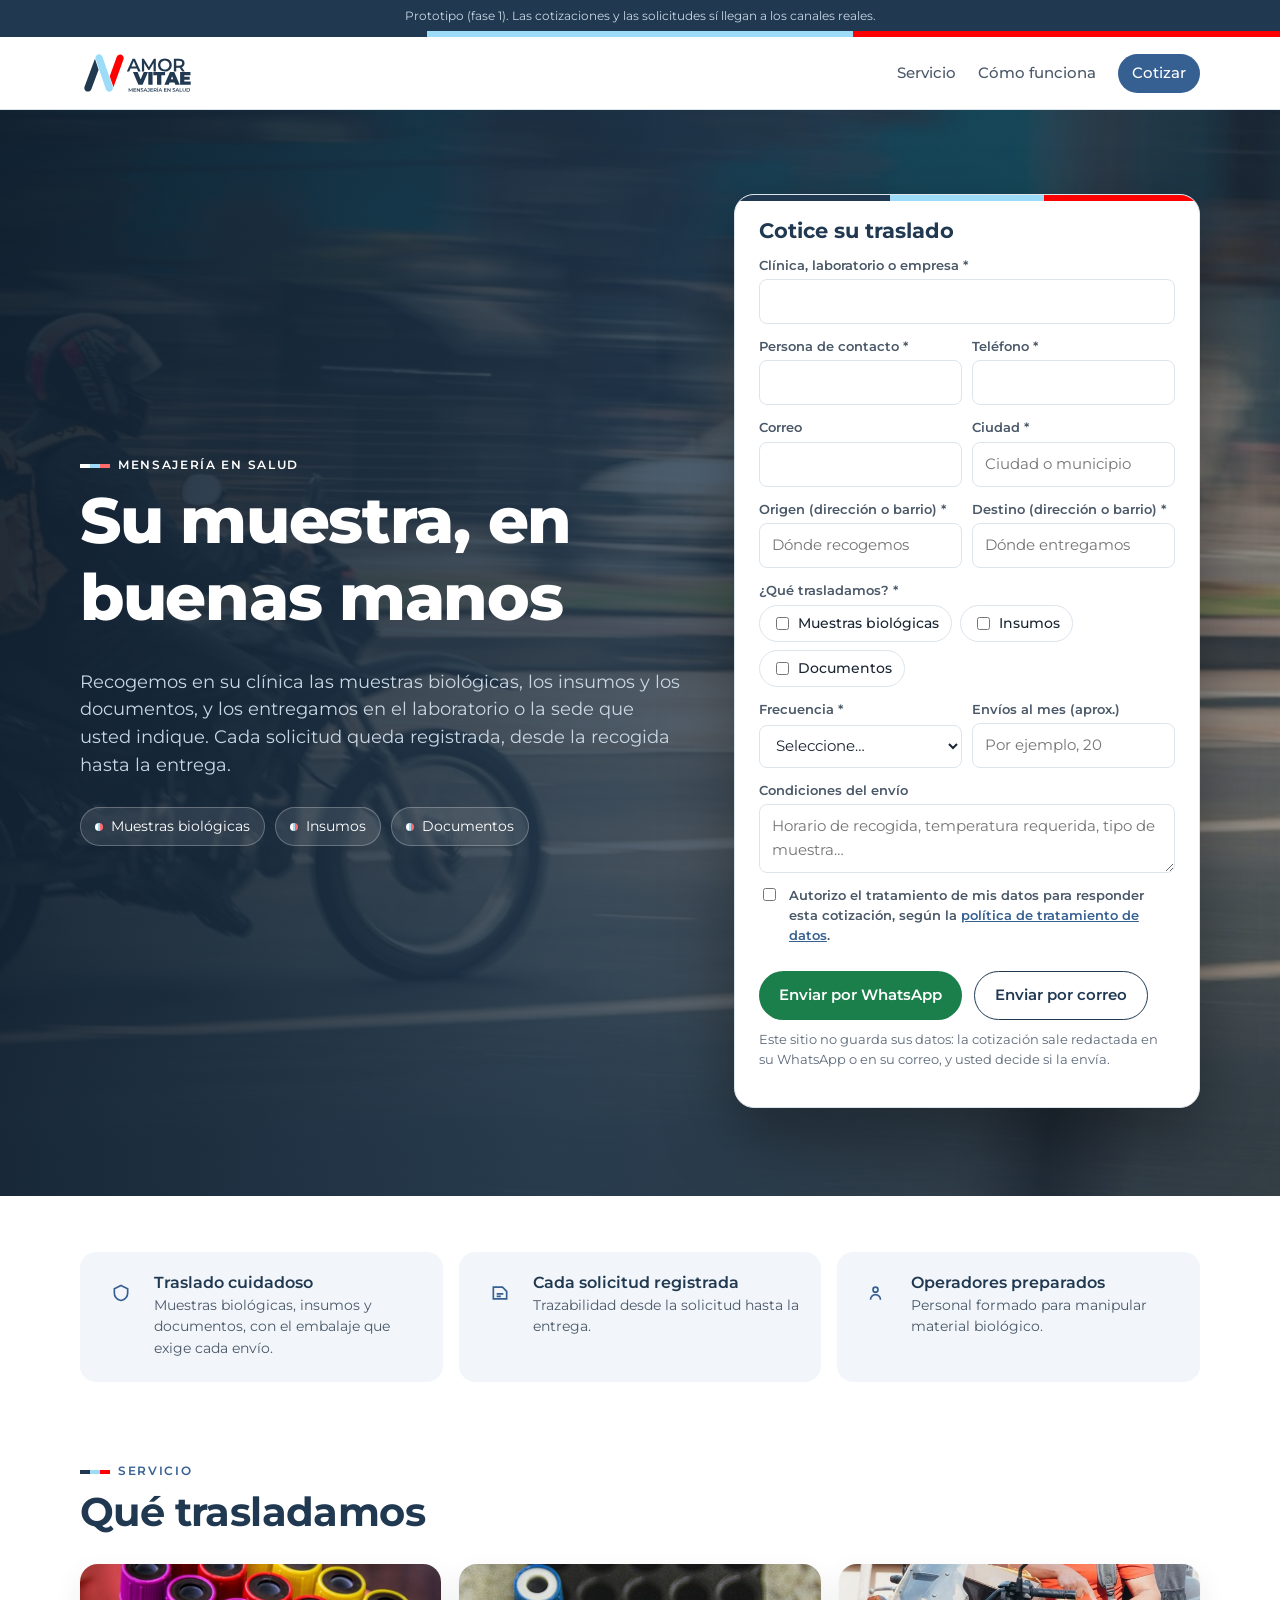
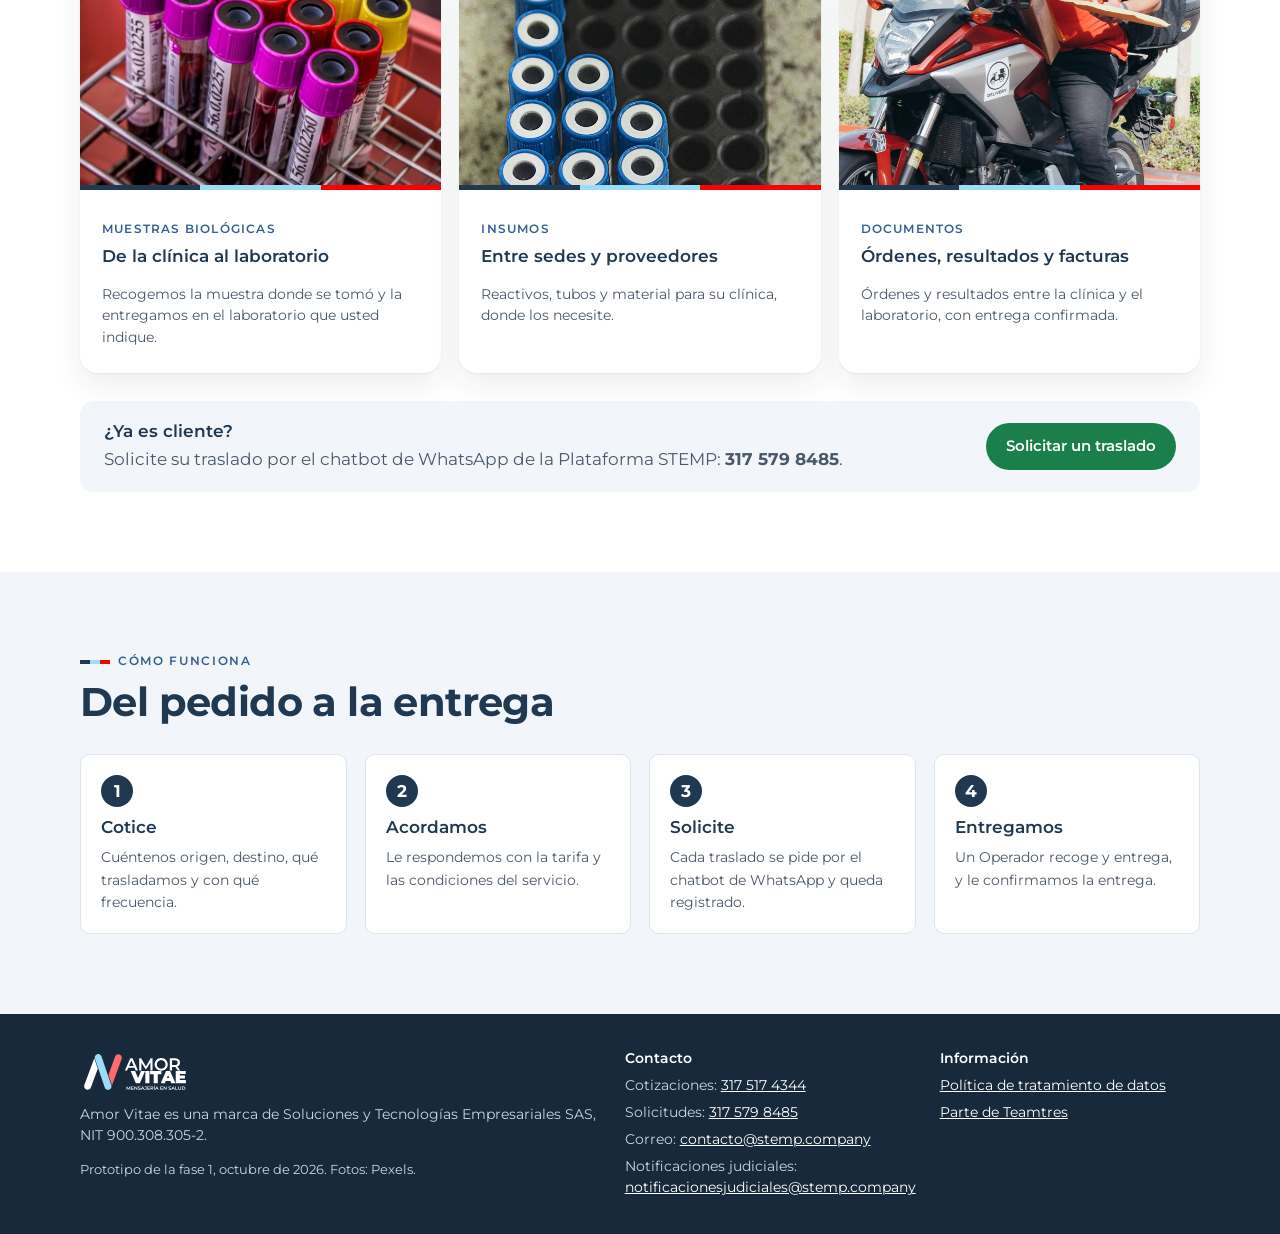
==== commit 4acdd05b: "Textos: los servicios se dirigen sobre todo a clínicas veterinarias Co-Authored-By: Claude Opus 5.5 " ====
--- a/index.html
+++ b/index.html
@@ -4,7 +4,7 @@
   <meta charset="utf-8">
   <meta name="viewport" content="width=device-width, initial-scale=1">
   <title>Amor Vitae · Traslado de muestras biológicas, insumos y documentos</title>
-  <meta name="description" content="Traslado de muestras biológicas, insumos y documentos para laboratorios clínicos. Cotice su traslado.">
+  <meta name="description" content="Traslado de muestras biológicas, insumos y documentos desde su clínica veterinaria hasta el laboratorio. Cotice su traslado.">
   <meta name="robots" content="noindex">
   <link rel="icon" href="assets/icono.png">
   <link rel="preconnect" href="https://fonts.googleapis.com">
@@ -34,7 +34,7 @@
         <div>
           <div class="etiqueta">Mensajería en salud</div>
           <h1>Su muestra, en buenas manos</h1>
-          <p class="lead">Trasladamos muestras biológicas, insumos y documentos entre clínicas, laboratorios y sedes. Cada solicitud queda registrada, desde la recogida hasta la entrega.</p>
+          <p class="lead">Recogemos en su clínica las muestras biológicas, los insumos y los documentos, y los entregamos en el laboratorio o la sede que usted indique. Cada solicitud queda registrada, desde la recogida hasta la entrega.</p>
           <div class="chips"><span class="chip">Muestras biológicas</span><span class="chip">Insumos</span><span class="chip">Documentos</span></div>
         </div>
 
@@ -106,8 +106,8 @@
         </div>
         <div class="equipos">
           <article class="tarjeta revelar"><div class="foto-servicio"><img src="assets/img/tubos-gradilla.jpg" alt="Tubos de muestras en una gradilla" loading="lazy"></div><div class="cuerpo"><div class="linea">Muestras biológicas</div><h3>De la clínica al laboratorio</h3><p>Recogemos la muestra donde se tomó y la entregamos en el laboratorio que usted indique.</p></div></article>
-          <article class="tarjeta revelar"><div class="foto-servicio"><img src="assets/img/tubos-tapa-azul.jpg" alt="Tubos de laboratorio con tapa azul" loading="lazy"></div><div class="cuerpo"><div class="linea">Insumos</div><h3>Entre sedes y proveedores</h3><p>Reactivos, tubos y material de laboratorio, donde los necesite.</p></div></article>
-          <article class="tarjeta revelar"><div class="foto-servicio"><img src="assets/img/mensajero-paquete.jpg" alt="Mensajero en moto con un paquete" loading="lazy"></div><div class="cuerpo"><div class="linea">Documentos</div><h3>Órdenes, resultados y facturas</h3><p>Documentos del laboratorio, con entrega confirmada.</p></div></article>
+          <article class="tarjeta revelar"><div class="foto-servicio"><img src="assets/img/tubos-tapa-azul.jpg" alt="Tubos de laboratorio con tapa azul" loading="lazy"></div><div class="cuerpo"><div class="linea">Insumos</div><h3>Entre sedes y proveedores</h3><p>Reactivos, tubos y material para su clínica, donde los necesite.</p></div></article>
+          <article class="tarjeta revelar"><div class="foto-servicio"><img src="assets/img/mensajero-paquete.jpg" alt="Mensajero en moto con un paquete" loading="lazy"></div><div class="cuerpo"><div class="linea">Documentos</div><h3>Órdenes, resultados y facturas</h3><p>Órdenes y resultados entre la clínica y el laboratorio, con entrega confirmada.</p></div></article>
         </div>
         <div class="solicitar">
           <div><h3 style="margin:0 0 4px">¿Ya es cliente?</h3><p>Solicite su traslado por el chatbot de WhatsApp de la Plataforma STEMP: <strong id="chatbot-visible">317 579 8485</strong>.</p></div>
